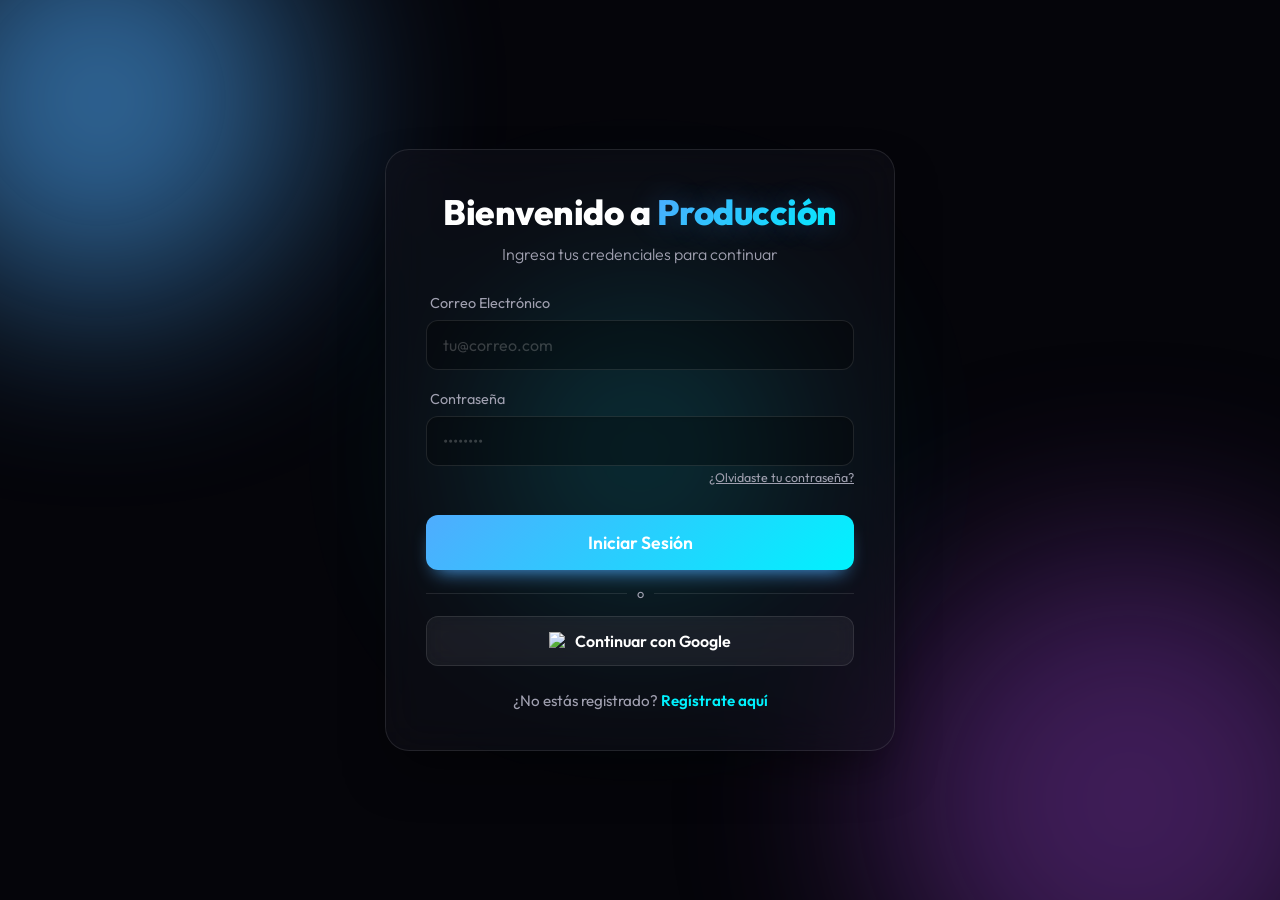
==== index.html @ 8f6fe436 "feat: Integración de inicio de sesión con Google (Google Auth)" ====
<!DOCTYPE html>
<html lang="es">
<head>
    <meta charset="UTF-8">
    <meta name="viewport" content="width=device-width, initial-scale=1.0">
    <title>Producción - Portal de Acceso</title>
    <!-- Mejora SEO -->
    <meta name="description" content="Portal de acceso y registro para el equipo de producción. Únete a nuestro equipo en diferentes áreas.">
    <!-- Preconnect para acelerar recursos externos -->
    <link rel="preconnect" href="https://fonts.googleapis.com">
    <link rel="preconnect" href="https://fonts.gstatic.com" crossorigin>
    <link rel="preconnect" href="https://www.gstatic.com" crossorigin>
    <link rel="preconnect" href="https://produccion-erp-bea1a-default-rtdb.firebaseio.com" crossorigin>
    <!-- Preload de recursos críticos -->
    <link rel="preload" href="style.css" as="style">
    <link rel="preload" href="https://fonts.googleapis.com/css2?family=Outfit:wght@400;600;800&display=swap" as="style">
    <!-- Estilos -->
    <link rel="stylesheet" href="style.css">
    <link href="https://fonts.googleapis.com/css2?family=Outfit:wght@400;600;800&display=swap" rel="stylesheet">
    <link rel="manifest" href="manifest.json">
    <meta name="theme-color" content="#4facfe">
    <meta name="mobile-web-app-capable" content="yes">
    <meta name="apple-mobile-web-app-capable" content="yes">
    <meta name="apple-mobile-web-app-status-bar-style" content="black-translucent">
    <meta name="apple-mobile-web-app-title" content="ProDUC">
    <link rel="apple-touch-icon" href="icons/icon-192.png">
</head>
<body>
    <script>(function(){ if(localStorage.getItem('tema')==='light') document.body.classList.add('light-mode'); })();</script>
    <!-- Efectos visuales de fondo (Futurista) -->
    <div class="background-effects">
        <div class="glow-orb orb-1"></div>
        <div class="glow-orb orb-2"></div>
        <div class="glow-orb orb-3"></div>
    </div>
    
    <main class="container">
        <!-- Tarjeta de Login -->
        <div class="glass-panel" id="login-panel">
            <div class="panel-header">
                <h1>Bienvenido a <span class="highlight">Producción</span></h1>
                <p>Ingresa tus credenciales para continuar</p>
            </div>
            <form id="login-form">
                <div class="input-group">
                    <label for="login-email">Correo Electrónico</label>
                    <input type="email" id="login-email" required placeholder="tu@correo.com">
                </div>
                <div class="input-group">
                    <label for="login-password">Contraseña</label>
                    <input type="password" id="login-password" required placeholder="••••••••">
                    <a href="#" id="show-forgot" style="font-size:0.78rem;color:var(--text-muted);margin-top:4px;text-align:right;display:block;">¿Olvidaste tu contraseña?</a>
                </div>
                <button type="submit" class="btn-primary">Iniciar Sesión</button>
                <div style="display:flex;align-items:center;margin:15px 0;">
                    <hr style="flex:1;border:none;border-top:1px solid rgba(255,255,255,0.1);"><span style="padding:0 10px;font-size:0.8rem;color:var(--text-muted);">o</span><hr style="flex:1;border:none;border-top:1px solid rgba(255,255,255,0.1);">
                </div>
                <button type="button" class="btn-google" id="btn-google-login">
                    <img src="https://www.gstatic.com/firebasejs/ui/2.0.0/images/auth/google.svg" alt="G" style="width:18px;height:18px;margin-right:8px;">
                    Continuar con Google
                </button>
            </form>
            <div class="panel-footer">
                <p>¿No estás registrado? <a href="#" id="show-register">Regístrate aquí</a></p>
            </div>
        </div>

        <!-- Tarjeta de Recuperación de Contraseña -->
        <div class="glass-panel hidden" id="forgot-panel">
            <div class="panel-header">
                <h1>Recuperar <span class="highlight">Acceso</span></h1>
                <p>Ingresa tu correo y te daremos una clave temporal</p>
            </div>
            <form id="forgot-form">
                <div class="input-group">
                    <label for="forgot-email">Correo Electrónico</label>
                    <input type="email" id="forgot-email" required placeholder="tu@correo.com">
                </div>
                <button type="submit" class="btn-primary">Generar Clave Temporal</button>
            </form>
            <div id="forgot-result" style="display:none;margin-top:20px;padding:16px;background:rgba(46,213,115,0.1);border:1px solid rgba(46,213,115,0.3);border-radius:12px;">
                <p style="font-size:0.85rem;color:var(--text-muted);margin-bottom:8px;">Tu clave temporal es:</p>
                <p id="forgot-clave-display" style="font-size:1.4rem;font-weight:800;color:#2ed573;letter-spacing:4px;text-align:center;"></p>
                <p style="font-size:0.78rem;color:var(--text-muted);margin-top:8px;text-align:center;">Úsala para ingresar y cámbiala en Ajustes → Mi Perfil</p>
            </div>
            <div class="panel-footer">
                <p>¿Ya recordaste? <a href="#" id="show-login-from-forgot">Inicia Sesión</a></p>
            </div>
        </div>

        <!-- Tarjeta de Registro -->
        <div class="glass-panel hidden" id="register-panel">
            <div class="panel-header">
                <h1>Únete al <span class="highlight">Equipo</span></h1>
                <p>Completa tus datos para registrarte</p>
            </div>
            <form id="register-form">
                <div class="form-row">
                    <div class="input-group">
                        <label for="reg-nombre">Nombres</label>
                        <input type="text" id="reg-nombre" required placeholder="Ej: Juan">
                    </div>
                    <div class="input-group">
                        <label for="reg-apellido">Apellidos</label>
                        <input type="text" id="reg-apellido" required placeholder="Ej: Pérez">
                    </div>
                </div>
                <div class="input-group">
                    <label for="reg-correo">Correo Electrónico</label>
                    <input type="email" id="reg-correo" required placeholder="tu@correo.com">
                </div>
                <div class="form-row">
                    <div class="input-group">
                        <label for="reg-password">Contraseña</label>
                        <input type="password" id="reg-password" required minlength="6" placeholder="••••••••">
                    </div>
                    <div class="input-group">
                        <label for="reg-password-confirm">Confirmar Contraseña</label>
                        <input type="password" id="reg-password-confirm" required minlength="6" placeholder="••••••••">
                    </div>
                </div>
                <div class="form-row">
                    <div class="input-group">
                        <label for="reg-telefono">Teléfono</label>
                        <input type="tel" id="reg-telefono" required placeholder="+51 999 999 999">
                    </div>
                    <div class="input-group">
                        <label for="reg-distrito">Distrito</label>
                        <input type="text" id="reg-distrito" required placeholder="Tu distrito">
                    </div>
                </div>
                <div class="input-group">
                    <label for="reg-area">Área a la que perteneces</label>
                    <select id="reg-area" required onchange="document.getElementById('tecnica-subarea-group').style.display=this.value==='T\u00e9cnica'?'':'none'">
                        <option value="" disabled selected>Selecciona un área...</option>
                        <option value="Visuales">Visuales</option>
                        <option value="Filmakers">Filmakers</option>
                        <option value="Fotografía">Fotografía</option>
                        <option value="Coordinación">Coordinación</option>
                        <option value="Técnica">🎛️ Técnica (Switchers / Cámaras)</option>
                        <option value="Streaming">Streaming</option>
                        <option value="Luces">Luces</option>
                        <option value="Diseño">Diseño</option>
                        <option value="Edición">Edición</option>
                        <option value="Protocolos">Protocolos</option>
                    </select>
                </div>
                <!-- Sub-área para Técnica -->
                <div class="input-group" id="tecnica-subarea-group" style="display:none;">
                    <label for="reg-subarea">Área Específica</label>
                    <select id="reg-subarea">
                        <option value="Switcher">🎛️ Switcher</option>
                        <option value="Cámaras">📸 Cámaras</option>
                    </select>
                </div>
                <button type="submit" class="btn-primary">Completar Registro</button>
            </form>
            <div class="panel-footer">
                <p>¿Ya tienes una cuenta? <a href="#" id="show-login">Inicia Sesión</a></p>
            </div>
        </div>
    </main>

    <!-- Pantalla de carga post-login -->
    <div id="loading-screen" class="loading-screen" style="display:none">
        <div class="loading-bg-orbs">
            <div class="loading-orb lo-1"></div>
            <div class="loading-orb lo-2"></div>
            <div class="loading-orb lo-3"></div>
        </div>
        <div class="loading-content">
            <div class="loading-logo">
                <span class="loading-logo-text">Pro<span class="loading-logo-accent">DUC</span></span>
                <div class="loading-logo-glow"></div>
            </div>
            <div class="loading-ring-wrapper">
                <svg class="loading-ring" viewBox="0 0 120 120">
                    <defs>
                        <linearGradient id="ringGradient" x1="0%" y1="0%" x2="100%" y2="100%">
                            <stop offset="0%" stop-color="#4facfe"/>
                            <stop offset="100%" stop-color="#00f2fe"/>
                        </linearGradient>
                    </defs>
                    <circle class="ring-track" cx="60" cy="60" r="50"/>
                    <circle class="ring-fill" cx="60" cy="60" r="50" id="ring-progress"/>
                </svg>
                <div class="loading-countdown" id="loading-countdown">3</div>
            </div>
            <p class="loading-label" id="loading-label">Preparando tu espacio...</p>
            <div class="loading-dots">
                <span></span><span></span><span></span>
            </div>
        </div>
    </div>

    <script src="script.js" type="module" defer></script>
</body>
</html>
---- style.css ----
:root {
    --bg-color: #05050A;
    --panel-bg: rgba(20, 20, 30, 0.4);
    --panel-border: rgba(255, 255, 255, 0.1);
    --primary-color: #4facfe;
    --secondary-color: #00f2fe;
    --text-main: #ffffff;
    --text-muted: #a0a0b0;
    --input-bg: rgba(0, 0, 0, 0.3);
    --input-border: rgba(255, 255, 255, 0.1);
    --focus-glow: rgba(79, 172, 254, 0.5);
}

* {
    margin: 0;
    padding: 0;
    box-sizing: border-box;
    font-family: 'Outfit', sans-serif;
}

body {
    background-color: var(--bg-color);
    color: var(--text-main);
    min-height: 100vh;
    display: flex;
    justify-content: center;
    align-items: center;
    overflow-x: hidden;
    position: relative;
}

/* Background Effects */
.background-effects {
    position: fixed;
    top: 0;
    left: 0;
    width: 100vw;
    height: 100vh;
    z-index: -1;
    overflow: hidden;
}

.glow-orb {
    position: absolute;
    border-radius: 50%;
    filter: blur(100px);
    opacity: 0.6;
    animation: float 20s infinite alternate ease-in-out;
}

.orb-1 {
    width: 400px;
    height: 400px;
    background: var(--primary-color);
    top: -100px;
    left: -100px;
}

.orb-2 {
    width: 500px;
    height: 500px;
    background: #662d8c;
    bottom: -150px;
    right: -100px;
    animation-delay: -5s;
}

.orb-3 {
    width: 300px;
    height: 300px;
    background: var(--secondary-color);
    top: 50%;
    left: 50%;
    transform: translate(-50%, -50%);
    animation-delay: -10s;
    opacity: 0.3;
}

@keyframes float {
    0% {
        transform: translate(0, 0) scale(1);
    }

    100% {
        transform: translate(50px, 50px) scale(1.1);
    }
}

/* Container & Panels */
.container {
    width: 100%;
    max-width: 550px;
    padding: 20px;
    perspective: 1000px;
}

.glass-panel {
    background: var(--panel-bg);
    backdrop-filter: blur(20px);
    -webkit-backdrop-filter: blur(20px);
    border: 1px solid var(--panel-border);
    border-radius: 24px;
    padding: 40px;
    box-shadow: 0 25px 50px -12px rgba(0, 0, 0, 0.5);
    transition: all 0.5s cubic-bezier(0.4, 0, 0.2, 1);
    transform-origin: center;
}

.glass-panel.hidden {
    display: none;
    opacity: 0;
    transform: translateY(20px) scale(0.95);
}

.panel-header {
    text-align: center;
    margin-bottom: 30px;
}

.panel-header h1 {
    font-size: 2.2rem;
    font-weight: 800;
    margin-bottom: 10px;
    letter-spacing: -0.5px;
}

.highlight {
    background: linear-gradient(135deg, var(--primary-color), var(--secondary-color));
    -webkit-background-clip: text;
    background-clip: text;
    -webkit-text-fill-color: transparent;
    text-shadow: 0 0 30px rgba(79, 172, 254, 0.3);
}

.panel-header p {
    color: var(--text-muted);
    font-weight: 300;
}

/* Forms */
.form-row {
    display: flex;
    gap: 15px;
}

.form-row .input-group {
    flex: 1;
}

.input-group {
    margin-bottom: 20px;
    display: flex;
    flex-direction: column;
    position: relative;
}

.field-hint {
    font-size: 0.72rem;
    margin-top: 4px;
    margin-left: 4px;
    min-height: 14px;
    transition: color 0.2s;
}

.input-group label {
    font-size: 0.9rem;
    font-weight: 400;
    color: var(--text-muted);
    margin-bottom: 8px;
    margin-left: 4px;
    transition: color 0.3s;
}

.input-group input,
.input-group select,
.input-group textarea {
    width: 100%;
    box-sizing: border-box;
    background: var(--input-bg);
    border: 1px solid var(--input-border);
    border-radius: 12px;
    padding: 14px 16px;
    color: var(--text-main);
    font-size: 1rem;
    font-family: 'Outfit', sans-serif;
    outline: none;
    transition: all 0.3s ease;
    box-shadow: inset 0 2px 4px rgba(0, 0, 0, 0.1);
    resize: vertical;
}

.input-group select {
    -webkit-appearance: none;
    -moz-appearance: none;
    appearance: none;
    background-image: url("data:image/svg+xml;charset=UTF-8,%3csvg xmlns='http://www.w3.org/2000/svg' viewBox='0 0 24 24' fill='none' stroke='white' stroke-width='2' stroke-linecap='round' stroke-linejoin='round'%3e%3cpolyline points='6 9 12 15 18 9'%3e%3c/polyline%3e%3c/svg%3e");
    background-repeat: no-repeat;
    background-position: right 16px center;
    background-size: 16px;
    padding-right: 45px;
}

.input-group input:focus,
.input-group select:focus,
.input-group textarea:focus {
    border-color: var(--primary-color);
    background: rgba(0, 0, 0, 0.5);
    box-shadow: 0 0 0 3px var(--focus-glow);
}

.input-group input::placeholder,
.input-group textarea::placeholder {
    color: rgba(255, 255, 255, 0.2);
}

.input-group select option {
    background: var(--bg-color);
    color: var(--text-main);
}

/* Buttons */
.btn-primary {
    width: 100%;
    background: linear-gradient(135deg, var(--primary-color), var(--secondary-color));
    color: white;
    border: none;
    border-radius: 12px;
    padding: 16px;
    font-size: 1.1rem;
    font-weight: 600;
    cursor: pointer;
    transition: all 0.3s ease;
    margin-top: 10px;
    box-shadow: 0 10px 20px -10px var(--primary-color);
    position: relative;
    overflow: hidden;
}

.btn-primary::after {
    content: '';
    position: absolute;
    top: 0;
    left: -100%;
    width: 100%;
    height: 100%;
    background: linear-gradient(90deg, transparent, rgba(255, 255, 255, 0.2), transparent);
    transition: all 0.5s ease;
}

.btn-primary:hover {
    transform: translateY(-2px);
    box-shadow: 0 15px 25px -10px var(--primary-color);
}

.btn-primary:hover::after {
    left: 100%;
}

.btn-primary:active {
    transform: translateY(0);
}

.btn-google {
    width: 100%;
    padding: 14px;
    background: rgba(255, 255, 255, 0.05);
    color: white;
    border: 1px solid rgba(255, 255, 255, 0.1);
    border-radius: 12px;
    font-size: 1rem;
    font-weight: 600;
    cursor: pointer;
    display: flex;
    align-items: center;
    justify-content: center;
    transition: all 0.3s ease;
    backdrop-filter: blur(10px);
    -webkit-backdrop-filter: blur(10px);
}

.btn-google:hover {
    background: rgba(255, 255, 255, 0.1);
    transform: translateY(-2px);
    box-shadow: 0 10px 20px rgba(0, 0, 0, 0.2);
}

.btn-google:active {
    transform: translateY(0);
}

/* Footer Links */
.panel-footer {
    margin-top: 25px;
    text-align: center;
    font-size: 0.95rem;
    color: var(--text-muted);
}

.panel-footer a {
    color: var(--secondary-color);
    text-decoration: none;
    font-weight: 600;
    transition: color 0.3s, text-shadow 0.3s;
}

.panel-footer a:hover {
    color: #ffffff;
    text-shadow: 0 0 10px var(--secondary-color);
}

/* Responsive */
@media (max-width: 480px) {
    .form-row {
        flex-direction: column;
        gap: 0;
    }

    .glass-panel {
        padding: 30px 20px;
    }
}

/* =========================================
   PANTALLA DE CARGA POST-LOGIN
   ========================================= */
.loading-screen {
    position: fixed;
    inset: 0;
    z-index: 99999;
    display: flex;
    justify-content: center;
    align-items: center;
    background: var(--bg-color);
    opacity: 0;
    pointer-events: none;
    transition: opacity 0.4s ease;
}

.loading-screen.active {
    opacity: 1;
    pointer-events: all;
}

.loading-screen.hidden {
    display: none;
}

/* Orbs de fondo del loading */
.loading-bg-orbs {
    position: absolute;
    inset: 0;
    overflow: hidden;
}

.loading-orb {
    position: absolute;
    border-radius: 50%;
    filter: blur(80px);
    animation: loading-float 6s infinite alternate ease-in-out;
}

.lo-1 {
    width: 500px; height: 500px;
    background: rgba(79, 172, 254, 0.25);
    top: -150px; left: -150px;
}
.lo-2 {
    width: 400px; height: 400px;
    background: rgba(102, 45, 140, 0.3);
    bottom: -100px; right: -100px;
    animation-delay: -2s;
}
.lo-3 {
    width: 300px; height: 300px;
    background: rgba(0, 242, 254, 0.15);
    top: 50%; left: 50%;
    transform: translate(-50%, -50%);
    animation-delay: -4s;
}

@keyframes loading-float {
    0%   { transform: translate(0, 0) scale(1); }
    100% { transform: translate(30px, 30px) scale(1.15); }
}

/* Contenido central */
.loading-content {
    position: relative;
    z-index: 1;
    display: flex;
    flex-direction: column;
    align-items: center;
    gap: 28px;
    animation: loading-content-in 0.5s cubic-bezier(0.34, 1.56, 0.64, 1) both;
}

@keyframes loading-content-in {
    from { transform: translateY(30px) scale(0.9); opacity: 0; }
    to   { transform: translateY(0) scale(1); opacity: 1; }
}

/* Logo */
.loading-logo {
    position: relative;
    text-align: center;
}

.loading-logo-text {
    font-size: 3.2rem;
    font-weight: 800;
    letter-spacing: -1px;
    color: #fff;
}

.loading-logo-accent {
    background: linear-gradient(135deg, #4facfe, #00f2fe);
    -webkit-background-clip: text;
    background-clip: text;
    -webkit-text-fill-color: transparent;
    filter: drop-shadow(0 0 20px rgba(79, 172, 254, 0.6));
}

.loading-logo-glow {
    position: absolute;
    bottom: -8px;
    left: 50%;
    transform: translateX(-50%);
    width: 80%;
    height: 2px;
    background: linear-gradient(90deg, transparent, #4facfe, #00f2fe, transparent);
    border-radius: 2px;
    animation: glow-pulse 1.5s ease-in-out infinite alternate;
}

@keyframes glow-pulse {
    from { opacity: 0.4; box-shadow: 0 0 8px #4facfe; }
    to   { opacity: 1;   box-shadow: 0 0 20px #00f2fe; }
}

/* Ring con countdown */
.loading-ring-wrapper {
    position: relative;
    width: 140px;
    height: 140px;
    display: flex;
    justify-content: center;
    align-items: center;
}

.loading-ring {
    position: absolute;
    inset: 0;
    width: 100%;
    height: 100%;
    transform: rotate(-90deg);
}

.ring-track {
    fill: none;
    stroke: rgba(255, 255, 255, 0.08);
    stroke-width: 6;
}

.ring-fill {
    fill: none;
    stroke: url(#ringGradient);
    stroke-width: 6;
    stroke-linecap: round;
    stroke-dasharray: 314;
    stroke-dashoffset: 314;
    filter: drop-shadow(0 0 6px rgba(79, 172, 254, 0.8));
    transition: stroke-dashoffset 0.05s linear;
}

.loading-countdown {
    font-size: 3.8rem;
    font-weight: 800;
    color: #fff;
    line-height: 1;
    text-shadow: 0 0 30px rgba(79, 172, 254, 0.5);
    transition: transform 0.2s ease, opacity 0.2s ease;
}

.loading-countdown.pop {
    animation: countdown-pop 0.35s cubic-bezier(0.34, 1.56, 0.64, 1);
}

@keyframes countdown-pop {
    0%   { transform: scale(1.5); opacity: 0; }
    100% { transform: scale(1);   opacity: 1; }
}

/* Label */
.loading-label {
    font-size: 0.95rem;
    color: var(--text-muted);
    font-weight: 400;
    letter-spacing: 0.3px;
    transition: opacity 0.3s ease;
    min-height: 1.4em;
}

/* Dots animados */
.loading-dots {
    display: flex;
    gap: 8px;
}

.loading-dots span {
    width: 7px;
    height: 7px;
    border-radius: 50%;
    background: linear-gradient(135deg, #4facfe, #00f2fe);
    animation: dot-bounce 1.2s ease-in-out infinite;
}

.loading-dots span:nth-child(2) { animation-delay: 0.2s; }
.loading-dots span:nth-child(3) { animation-delay: 0.4s; }

@keyframes dot-bounce {
    0%, 80%, 100% { transform: scale(0.6); opacity: 0.4; }
    40%            { transform: scale(1);   opacity: 1; }
}

/* Salida */
.loading-screen.fade-out {
    opacity: 0;
    transform: scale(1.03);
    transition: opacity 0.5s ease, transform 0.5s ease;
}

/* Notificaciones (Toast) */
.notification-container {
    position: fixed;
    top: 20px;
    right: 20px;
    z-index: 9999;
    display: flex;
    flex-direction: column;
    gap: 15px;
    pointer-events: none;
}

.notification {
    background: rgba(15, 15, 25, 0.85);
    backdrop-filter: blur(12px);
    -webkit-backdrop-filter: blur(12px);
    border: 1px solid var(--panel-border);
    border-left: 4px solid var(--primary-color);
    box-shadow: 0 10px 30px rgba(0, 0, 0, 0.5);
    color: var(--text-main);
    padding: 16px 20px;
    border-radius: 12px;
    min-width: 280px;
    max-width: 380px;
    display: flex;
    align-items: center;
    gap: 15px;
    transform: translateX(120%);
    opacity: 0;
    transition: all 0.4s cubic-bezier(0.68, -0.55, 0.265, 1.55);
}

.notification.show {
    transform: translateX(0);
    opacity: 1;
}

.notification.success {
    border-left-color: var(--secondary-color);
}

.notification.error {
    border-left-color: #ff4757;
}

.notification-icon {
    width: 24px;
    height: 24px;
    flex-shrink: 0;
    color: var(--secondary-color);
}

.notification.error .notification-icon {
    color: #ff4757;
}

.notification-message {
    font-size: 0.95rem;
    font-weight: 300;
    line-height: 1.4;
}

/* =========================================
   ESTILOS DEL DASHBOARD ERP
   ========================================= */

.dashboard-body {
    display: block;
    /* Sobrescribir flex center */
    min-height: 100vh;
}

.dashboard-container {
    display: flex;
    min-height: 100vh;
    width: 100%;
    padding: 20px;
    gap: 20px;
    box-sizing: border-box;
}

/* Sidebar */
.sidebar {
    width: 280px;
    display: flex;
    flex-direction: column;
    padding: 30px 20px !important;
    border-radius: 20px !important;
}

.sidebar-header {
    text-align: center;
    margin-bottom: 40px;
}

.sidebar-header h2 {
    font-size: 2rem;
    font-weight: 800;
}

.sidebar-nav {
    flex: 1;
}

.sidebar-nav ul {
    list-style: none;
}

.sidebar-nav li {
    margin-bottom: 10px;
}

.sidebar-nav a {
    display: flex;
    align-items: center;
    gap: 15px;
    padding: 14px 20px;
    color: var(--text-muted);
    text-decoration: none;
    font-weight: 400;
    border-radius: 12px;
    transition: all 0.3s ease;
}

.sidebar-nav svg {
    width: 22px;
    height: 22px;
    transition: all 0.3s ease;
}

.sidebar-nav li.active a,
.sidebar-nav a:hover {
    background: rgba(255, 255, 255, 0.05);
    color: var(--text-main);
}

.sidebar-nav li.active a svg,
.sidebar-nav a:hover svg {
    color: var(--primary-color);
    filter: drop-shadow(0 0 8px rgba(79, 172, 254, 0.5));
}

.sidebar-footer .logout-btn {
    display: flex;
    align-items: center;
    gap: 10px;
    padding: 14px 20px;
    color: #ff4757;
    text-decoration: none;
    font-weight: 600;
    border-radius: 12px;
    transition: all 0.3s ease;
}

.sidebar-footer .logout-btn:hover {
    background: rgba(255, 71, 87, 0.1);
}

.sidebar-footer .logout-btn svg {
    width: 20px;
    height: 20px;
}

/* Contenido Principal */
.main-content {
    flex: 1;
    display: flex;
    flex-direction: column;
    gap: 20px;
    overflow-x: hidden;
}

/* Top Header */
.top-header {
    display: flex;
    justify-content: space-between;
    align-items: center;
    padding: 15px 30px !important;
    border-radius: 16px !important;
}

.header-welcome {
    display: flex;
    flex-direction: column;
    gap: 2px;
}

/* Tarjeta bienvenida dashboard */
.bienvenida-card {
    padding: 16px 20px !important;
    border-radius: 14px !important;
}

@media (max-width: 600px) {
    .bienvenida-card {
        padding: 12px 14px !important;
    }
    .bienvenida-card div[style*="font-size:1.2rem"] {
        font-size: 1rem !important;
    }
}

.header-search {
    display: flex;
    align-items: center;
    background: var(--input-bg);
    border: 1px solid var(--input-border);
    border-radius: 20px;
    padding: 10px 20px;
    width: 100%;
    max-width: 400px;
    gap: 10px;
}

.header-search svg {
    width: 18px;
    height: 18px;
    color: var(--text-muted);
}

.header-search input {
    background: transparent;
    border: none;
    color: var(--text-main);
    width: 100%;
    font-size: 0.95rem;
    outline: none;
}

.header-profile {
    display: flex;
    align-items: center;
    gap: 25px;
}

.notification-bell {
    position: relative;
    cursor: pointer;
}

.notification-bell svg {
    width: 24px;
    height: 24px;
    color: var(--text-muted);
    transition: color 0.3s;
}

.notification-bell:hover svg {
    color: var(--text-main);
}

.notification-bell .badge {
    position: absolute;
    top: -5px;
    right: -5px;
    background: #ff4757;
    color: white;
    font-size: 0.7rem;
    font-weight: bold;
    width: 18px;
    height: 18px;
    display: flex;
    justify-content: center;
    align-items: center;
    border-radius: 50%;
}

.user-info {
    display: flex;
    align-items: center;
    gap: 12px;
}

.user-info .avatar {
    width: 45px;
    height: 45px;
    border-radius: 50%;
    background: linear-gradient(135deg, var(--primary-color), var(--secondary-color));
    display: flex;
    justify-content: center;
    align-items: center;
    font-size: 1.5rem;
    box-shadow: 0 5px 15px rgba(79, 172, 254, 0.3);
}

.user-desc {
    display: flex;
    flex-direction: column;
}

.user-name {
    font-weight: 600;
    font-size: 1rem;
}

.user-role {
    font-size: 0.8rem;
    color: var(--secondary-color);
}

/* Dashboard Grid (Widgets) */
.dashboard-grid {
    display: grid;
    grid-template-columns: repeat(4, 1fr);
    gap: 8px;
}

.widget-card {
    padding: 10px 16px !important;
    border-radius: 10px !important;
    display: flex;
    align-items: center;
    justify-content: space-between;
    gap: 8px;
    flex-direction: row !important;
}

.widget-icon { display: none; }

.widget-info {
    flex: 1;
    min-width: 0;
    display: flex;
    align-items: center;
    justify-content: space-between;
    gap: 8px;
}

.widget-info h3 {
    font-size: 0.78rem;
    font-weight: 500;
    color: var(--text-muted);
    margin-bottom: 0;
    white-space: nowrap;
    overflow: hidden;
    text-overflow: ellipsis;
    flex-shrink: 0;
}

.widget-number { display: none; }

.trend {
    font-size: 0.82rem;
    font-weight: 700;
    white-space: nowrap;
}

.trend.positive {
    color: #38ef7d;
}

.trend.negative {
    color: #ff4757;
}

.trend.neutral {
    color: var(--secondary-color);
}

/* Activity Details */
.dashboard-details {
    display: flex;
    gap: 20px;
}

.details-panel {
    width: 100%;
    padding: 20px !important;
    border-radius: 16px !important;
    flex: 1 1 auto;
}



.panel-heading {
    display: flex;
    justify-content: space-between;
    align-items: center;
    margin-bottom: 10px;
    border-bottom: 1px solid var(--input-border);
    padding-bottom: 8px;
}

.panel-heading h3 {
    font-size: 0.9rem;
    font-weight: 600;
    white-space: nowrap;
    overflow: hidden;
    text-overflow: ellipsis;
}

.btn-secondary {
    background: rgba(255, 255, 255, 0.05);
    border: 1px solid var(--input-border);
    color: var(--text-main);
    padding: 3px 10px;
    border-radius: 6px;
    cursor: pointer;
    font-size: 0.72rem;
    transition: all 0.3s ease;
    white-space: nowrap;
    flex-shrink: 0;
}

.btn-secondary:hover {
    background: rgba(255, 255, 255, 0.1);
    border-color: var(--primary-color);
}

.activity-list {
    list-style: none;
    display: flex;
    flex-direction: column;
    gap: 0;
    max-height: 360px;
    overflow-y: auto;
    scrollbar-width: thin;
    scrollbar-color: rgba(79, 172, 254, 0.3) transparent;
}

.activity-list li {
    display: block;
    padding: 5px 4px;
    border-bottom: 1px solid rgba(255, 255, 255, 0.08);
    transition: background 0.2s;
    line-height: 1.3;
}

.activity-list li:last-child {
    border-bottom: none;
}

.activity-list li:hover {
    background: rgba(79, 172, 254, 0.04);
}

/* Separador de semana */
.week-separator {
    font-size: 0.72rem;
    font-weight: 700;
    text-transform: uppercase;
    letter-spacing: 1px;
    color: var(--primary-color);
    padding: 8px 10px 4px;
    border-bottom: 1px solid rgba(79, 172, 254, 0.15);
    border-top: 1px solid rgba(79, 172, 254, 0.08);
    background: rgba(79, 172, 254, 0.05);
    display: flex;
    justify-content: space-between;
    align-items: center;
    cursor: pointer;
    user-select: none;
}

.week-separator .week-toggle {
    font-size: 0.8rem;
    color: var(--text-muted);
    transition: transform 0.3s;
}

.week-group.collapsed .week-toggle {
    transform: rotate(-90deg);
}

.week-group-items {
    overflow: hidden;
    transition: max-height 0.35s ease;
}

.week-group.collapsed .week-group-items {
    max-height: 0 !important;
}

.activity-avatar {
    display: none;
}

.activity-text {
    display: block;
    width: 100%;
}

.activity-text p {
    font-size: 0.8rem;
    font-weight: 400;
    color: var(--text-main);
    line-height: 1.3;
    margin: 0;
    white-space: nowrap;
    overflow: hidden;
    text-overflow: ellipsis;
}

.activity-text .activity-note-line {
    font-size: 0.78rem;
    color: var(--text-main);
    display: grid;
    grid-template-columns: 1fr auto auto;
    gap: 0 10px;
    align-items: center;
    white-space: nowrap;
    overflow: hidden;
}

.activity-note-line .note-detail {
    overflow: hidden;
    text-overflow: ellipsis;
    white-space: nowrap;
}

.activity-note-line .note-user {
    color: var(--text-muted);
    font-size: 0.72rem;
    border-left: 1px solid rgba(255,255,255,0.12);
    padding-left: 8px;
    white-space: nowrap;
}

.activity-note-line .note-time {
    color: var(--secondary-color);
    font-size: 0.7rem;
    border-left: 1px solid rgba(255,255,255,0.12);
    padding-left: 8px;
    font-variant-numeric: tabular-nums;
    white-space: nowrap;
}

.activity-text strong {
    color: var(--primary-color);
    font-weight: 600;
}

.activity-text em {
    color: #f2c94c;
    font-style: normal;
    font-weight: 500;
}

.activity-time {
    font-size: 0.8rem;
    color: var(--text-muted);
}

/* Responsividad del Dashboard */
@media (max-width: 900px) {
    .dashboard-container {
        flex-direction: column;
    }

    .sidebar {
        width: 100%;
        flex-direction: column;
        padding: 8px 12px !important;
        gap: 4px;
    }

    .sidebar-header {
        margin-bottom: 0;
    }

    .sidebar-header h2 { font-size: 1.3rem; }

    /* Iconos + logout en una sola fila */
    .sidebar-nav { width: 100%; }
    .sidebar-nav ul {
        display: flex;
        gap: 2px;
        flex-wrap: nowrap;
        overflow-x: auto;
        align-items: center;
    }
    .sidebar-nav li { margin-bottom: 0; }
    .sidebar-nav a {
        padding: 7px 9px;
        font-size: 0;
        gap: 0;
    }
    .sidebar-nav a svg { width: 19px; height: 19px; }

    .sidebar-footer {
        position: absolute;
        right: 12px;
        bottom: 8px;
    }
    .sidebar-footer .logout-btn {
        font-size: 0;
        padding: 7px 9px;
    }
    .sidebar-footer .logout-btn svg { margin-right: 0; }

    .sidebar { position: relative; }

    /* Widgets: 2x2 en tablet */
    .dashboard-grid {
        grid-template-columns: repeat(2, 1fr);
        gap: 6px;
    }
}

@media (max-width: 600px) {
    .top-header {
        flex-direction: row;
        gap: 10px;
        padding: 10px 14px !important;
    }

    .header-welcome {
        flex: 1;
        min-width: 0;
    }

    .header-welcome span {
        white-space: nowrap;
        overflow: hidden;
        text-overflow: ellipsis;
    }

    /* Widgets: 2x2 en móvil pequeño */
    .dashboard-grid {
        grid-template-columns: repeat(2, 1fr);
        gap: 5px;
    }

    .dashboard-details {
        flex-direction: column;
    }
}

/* =========================================
   ESTILOS DE VISTAS INTERNAS (TABS)
   ========================================= */

.view-section {
    display: none;
    animation: fadeIn 0.4s ease forwards;
}

.view-section.active-view {
    display: block;
}

.view-section.hidden-view {
    display: none !important;
}

@keyframes fadeIn {
    from {
        opacity: 0;
        transform: translateY(10px);
    }

    to {
        opacity: 1;
        transform: translateY(0);
    }
}

/* Formularios Internos */
.custom-form {
    max-width: 600px;
}

/* Tarjetas de Agenda (Radio Buttons Customizados) */
.agenda-card {
    cursor: pointer;
    position: relative;
    display: block;
}

.agenda-card input[type="radio"] {
    position: absolute;
    opacity: 0;
    width: 0;
    height: 0;
}

.agenda-content {
    background: rgba(255, 255, 255, 0.03);
    border: 2px solid var(--panel-border);
    border-radius: 16px;
    padding: 20px;
    text-align: center;
    transition: all 0.3s ease;
}

.agenda-content h3 {
    font-size: 1.1rem;
    color: var(--text-main);
    margin-bottom: 5px;
}

.agenda-content p {
    font-size: 1.5rem;
    font-weight: 800;
    color: var(--primary-color);
}

.agenda-card:hover .agenda-content {
    background: rgba(255, 255, 255, 0.08);
    border-color: rgba(255, 255, 255, 0.2);
    transform: translateY(-2px);
}

.agenda-card input[type="radio"]:checked+.agenda-content {
    background: rgba(79, 172, 254, 0.1);
    border-color: var(--primary-color);
    box-shadow: 0 0 20px rgba(79, 172, 254, 0.3);
}

.agenda-card input[type="radio"]:focus-visible+.agenda-content {
    outline: 2px solid var(--secondary-color);
    outline-offset: 4px;
}

/* Disposición Vertical para Agenda */
.agenda-list-vertical {
    display: flex;
    flex-direction: column;
    gap: 15px;
    /* Separación amplia entre tarjetas */
    width: 100%;
}

.agenda-list-vertical .agenda-content {
    display: flex;
    justify-content: space-between;
    align-items: center;
    padding: 15px 25px;
    text-align: left;
}

.agenda-list-vertical .agenda-content h3 {
    margin-bottom: 0;
    font-size: 1.2rem;
}

.agenda-list-vertical .agenda-content p {
    font-size: 1.2rem;
    font-weight: 600;
}

/* =========================================
   AGENDA DINAMICA (POR MATRIZ DE TABLA)
   ========================================= */
.agenda-section-title {
    color: var(--primary-color);
    font-size: 1.2rem;
    margin-bottom: 15px;
    border-left: 4px solid var(--secondary-color);
    padding-left: 10px;
}

.text-center {
    text-align: center !important;
}

.agenda-reserve-table th {
    background: rgba(255, 255, 255, 0.02);
}

.agenda-reserve-table th small {
    font-size: 0.75rem;
    color: var(--text-muted);
    font-weight: 400;
}

.time-checkbox {
    display: none;
}

.time-label {
    display: inline-block;
    padding: 10px 18px;
    background: var(--input-bg);
    border: 1px solid var(--input-border);
    border-radius: 8px;
    text-align: center;
    color: var(--text-main);
    cursor: pointer;
    font-size: 0.95rem;
    font-weight: 500;
    transition: all 0.3s ease;
}

.compact-label {
    padding: 6px 12px;
    font-size: 0.85rem;
    width: 100%;
}

.time-checkbox:checked + .time-label {
    background: rgba(79, 172, 254, 0.15);
    border-color: var(--primary-color);
    color: var(--primary-color);
    box-shadow: 0 0 15px rgba(79, 172, 254, 0.2);
}

.time-label:hover {
    background: rgba(255, 255, 255, 0.05);
}

/* =========================================
   TABLA DE USUARIOS
   ========================================= */
.table-container {
    width: 100%;
    overflow-x: auto;
}

.users-table {
    width: 100%;
    border-collapse: collapse;
    margin-top: 10px;
}

.users-table th, .users-table td {
    padding: 15px 20px;
    text-align: left;
    border-bottom: 1px solid rgba(255, 255, 255, 0.05);
}

.users-table th {
    font-size: 0.85rem;
    text-transform: uppercase;
    color: var(--text-muted);
    letter-spacing: 1px;
    font-weight: 600;
}

.users-table td {
    font-size: 0.95rem;
    color: var(--text-main);
    vertical-align: middle;
}

.users-table tbody tr {
    transition: background 0.3s ease;
}

.users-table tbody tr:hover {
    background: rgba(255, 255, 255, 0.03);
}

.user-cell {
    display: flex;
    align-items: center;
    gap: 15px;
}

.role-badge {
    padding: 6px 12px;
    border-radius: 20px;
    font-size: 0.8rem;
    font-weight: 600;
    display: inline-block;
}

.role-admin {
    background: rgba(255, 71, 87, 0.15);
    color: #ff4757;
    border: 1px solid rgba(255, 71, 87, 0.3);
}

.role-superlider {
    background: rgba(255, 107, 107, 0.15);
    color: #ff6b6b;
    border: 1px solid rgba(255, 107, 107, 0.3);
}

.role-lider {
    background: rgba(79, 172, 254, 0.15);
    color: #4facfe;
    border: 1px solid rgba(79, 172, 254, 0.3);
}

.role-siervo {
    background: rgba(46, 213, 115, 0.15);
    color: #2ed573;
    border: 1px solid rgba(46, 213, 115, 0.3);
}

/* =========================================
   MODALES (EDICIÓN Y OTROS)
   ========================================= */
.modal {
    position: fixed;
    top: 0;
    left: 0;
    width: 100%;
    height: 100%;
    background: rgba(0, 0, 0, 0.6);
    backdrop-filter: blur(5px);
    -webkit-backdrop-filter: blur(5px);
    display: flex;
    justify-content: center;
    align-items: center;
    z-index: 1000;
    opacity: 1;
    transition: opacity 0.3s ease;
}

.modal.hidden {
    opacity: 0;
    pointer-events: none;
    visibility: hidden;
}

.modal-content {
    background: var(--panel-bg);
    width: 90%;
    max-width: 500px;
    padding: 30px;
    position: relative;
    transform: translateY(0);
    transition: transform 0.3s cubic-bezier(0.4, 0, 0.2, 1);
}

.modal.hidden .modal-content {
    transform: translateY(20px);
}

.close-modal {
    position: absolute;
    top: 20px;
    right: 20px;
    font-size: 1.5rem;
    color: var(--text-muted);
    cursor: pointer;
    transition: color 0.3s;
}

.close-modal:hover {
    color: var(--primary-color);
}

/* =========================================
   NUEVAS MEJORAS
   ========================================= */

/* Filtros de tabla */
.filter-select {
    background: var(--input-bg);
    border: 1px solid var(--input-border);
    border-radius: 8px;
    color: var(--text-main);
    padding: 6px 12px;
    font-size: 0.82rem;
    font-family: 'Outfit', sans-serif;
    outline: none;
    cursor: pointer;
    transition: border-color 0.2s;
}
.filter-select:focus { border-color: var(--primary-color); }
.filter-select option { background: var(--bg-color); }

/* Botón peligro (eliminar) */
.btn-danger {
    background: rgba(255,71,87,0.15);
    border: 1px solid rgba(255,71,87,0.4);
    color: #ff4757;
    border-radius: 8px;
    padding: 4px 8px;
    font-size: 0.7rem;
    cursor: pointer;
    transition: all 0.2s;
}
.btn-danger:hover { background: rgba(255,71,87,0.3); }

/* Botón degradar rol */
.btn-downgrade {
    background: rgba(255,165,0,0.15);
    border: 1px solid rgba(255,165,0,0.4);
    color: #ffa500;
    border-radius: 8px;
    padding: 4px 8px;
    font-size: 0.7rem;
    cursor: pointer;
    transition: all 0.2s;
}
.btn-downgrade:hover { background: rgba(255,165,0,0.3); }

/* Tarjetas de proyecto */
.proyecto-card {
    background: rgba(255,255,255,0.03);
    border: 1px solid var(--panel-border);
    border-radius: 14px;
    padding: 16px 20px;
    margin-bottom: 12px;
    display: flex;
    justify-content: space-between;
    align-items: flex-start;
    gap: 12px;
    transition: background 0.2s;
}
.proyecto-card:hover { background: rgba(255,255,255,0.05); }
.proyecto-card-info h4 { font-size: 1rem; font-weight: 600; margin-bottom: 4px; }
.proyecto-card-info p  { font-size: 0.82rem; color: var(--text-muted); }
.proyecto-card-actions { display: flex; gap: 6px; flex-shrink: 0; flex-wrap: wrap; justify-content: flex-end; }

/* Badges de estado de proyecto */
.estado-badge {
    display: inline-block;
    padding: 3px 10px;
    border-radius: 20px;
    font-size: 0.75rem;
    font-weight: 600;
    margin-left: 8px;
}
.estado-planificado { background: rgba(79,172,254,0.15); color: #4facfe; border: 1px solid rgba(79,172,254,0.3); }
.estado-en-curso    { background: rgba(255,165,0,0.15);  color: #ffa500; border: 1px solid rgba(255,165,0,0.3); }
.estado-completado  { background: rgba(46,213,115,0.15); color: #2ed573; border: 1px solid rgba(46,213,115,0.3); }

/* Checkbox deshabilitado (ya reservado) */
.time-checkbox:disabled + .time-label {
    background: rgba(46,213,115,0.1);
    border-color: rgba(46,213,115,0.4);
    color: #2ed573;
    cursor: default;
    opacity: 0.8;
}

/* Modo claro */
body.light-mode {
    --bg-color: #f0f2f8;
    --panel-bg: rgba(255,255,255,0.75);
    --panel-border: rgba(0,0,0,0.1);
    --text-main: #1a1a2e;
    --text-muted: #555577;
    --input-bg: rgba(0,0,0,0.05);
    --input-border: rgba(0,0,0,0.15);
    --focus-glow: rgba(79,172,254,0.3);
}
body.light-mode { background-color: var(--bg-color); }
body.light-mode .glow-orb { opacity: 0.15; }

/* Areas grid en formulario de proyectos */
.areas-container {
    display: grid;
    grid-template-columns: 1fr 1fr;
    gap: 8px;
    padding: 4px 0;
}
.area-row {
    display: flex;
    align-items: center;
    gap: 10px;
    padding: 10px 14px;
    border-radius: 12px;
    background: rgba(255,255,255,0.03);
    border: 1px solid rgba(255,255,255,0.07);
    transition: all 0.2s;
    position: relative;
    overflow: hidden;
}
.area-row::before {
    content: '';
    position: absolute;
    left: 0; top: 0; bottom: 0;
    width: 3px;
    background: var(--area-color, var(--primary-color));
    border-radius: 3px 0 0 3px;
    opacity: 0.5;
    transition: opacity 0.2s;
}
.area-row.area-activa::before { opacity: 1; }
.area-row.area-activa {
    background: rgba(79,172,254,0.07);
    border-color: rgba(79,172,254,0.25);
}
.area-row[data-area="Visuales"]    { --area-color: #4facfe; }
.area-row[data-area="Filmakers"]   { --area-color: #a855f7; }
.area-row[data-area="Fotografía"]  { --area-color: #f59e0b; }
.area-row[data-area="Coordinación"]{ --area-color: #10b981; }
.area-row[data-area="Switchers"]   { --area-color: #ef4444; }
.area-row[data-area="Streaming"]   { --area-color: #06b6d4; }
.area-row[data-area="Luces"]       { --area-color: #fbbf24; }
.area-row[data-area="Diseño"]      { --area-color: #ec4899; }
.area-row[data-area="Edición"]     { --area-color: #8b5cf6; }
.area-row[data-area="Protocolos"]  { --area-color: #14b8a6; }
.area-row[data-area="Cámaras"]     { --area-color: #f97316; }
.area-icono {
    font-size: 1.2rem;
    width: 26px;
    text-align: center;
    flex-shrink: 0;
}
.area-nombre {
    flex: 1;
    font-size: 0.82rem;
    font-weight: 500;
    color: var(--text-muted);
    white-space: nowrap;
    overflow: hidden;
    text-overflow: ellipsis;
}
.area-row.area-activa .area-nombre {
    color: var(--text-main);
    font-weight: 600;
}
.area-counter {
    display: flex;
    align-items: center;
    gap: 0;
    background: rgba(0,0,0,0.3);
    border: 1px solid rgba(255,255,255,0.1);
    border-radius: 8px;
    overflow: hidden;
    flex-shrink: 0;
}
.area-counter-btn {
    width: 26px;
    height: 26px;
    border: none;
    background: transparent;
    color: var(--text-muted);
    font-size: 1rem;
    cursor: pointer;
    display: flex;
    align-items: center;
    justify-content: center;
    transition: all 0.15s;
    padding: 0;
}
.area-counter-btn:hover {
    background: var(--area-color, var(--primary-color));
    color: white;
    opacity: 0.85;
}
.area-cantidad {
    width: 30px !important;
    padding: 0 !important;
    text-align: center;
    border: none !important;
    border-left: 1px solid rgba(255,255,255,0.08) !important;
    border-right: 1px solid rgba(255,255,255,0.08) !important;
    border-radius: 0 !important;
    font-size: 0.82rem !important;
    font-weight: 700;
    background: transparent !important;
    color: var(--text-main) !important;
    height: 26px;
}
.area-row.area-activa .area-cantidad { color: var(--area-color, var(--primary-color)) !important; }
.area-label { display: none; }

@media (max-width: 500px) {
    .areas-container { grid-template-columns: 1fr; }
}

/* Badge de área en modal de proyecto */
.area-badge {
    display: inline-block;
    background: rgba(79,172,254,0.1);
    border: 1px solid rgba(79,172,254,0.25);
    border-radius: 20px;
    padding: 2px 10px;
    font-size: 0.8rem;
    margin: 2px;
    color: var(--text-main);
}
.area-badge strong { color: var(--primary-color); }

/* Historial de proyectos */
.historial-item {
    display: flex;
    justify-content: space-between;
    align-items: center;
    padding: 10px 12px;
    border-radius: 10px;
    background: rgba(255,255,255,0.02);
    border: 1px solid var(--panel-border);
    margin-bottom: 6px;
    gap: 10px;
}
.historial-info { display: flex; flex-direction: column; gap: 2px; min-width: 0; }
.historial-nombre { font-size: 0.88rem; font-weight: 500; color: var(--text-main); white-space: nowrap; overflow: hidden; text-overflow: ellipsis; }
.historial-fecha  { font-size: 0.75rem; color: var(--text-muted); }

/* Tarjetas de proyecto con color por estado */
.proyecto-card { border-left: 3px solid var(--panel-border); }
.proyecto-card.estado-planificado-card { border-left-color: #4facfe; }
.proyecto-card.estado-en-curso-card    { border-left-color: #ffa500; }
.proyecto-card.estado-completado-card  { border-left-color: #2ed573; }

/* Sidebar activo en móvil (iconos) */
@media (max-width: 900px) {
    .sidebar-nav li.active a {
        background: rgba(79,172,254,0.15);
        border-radius: 10px;
    }
    .sidebar-nav li.active a svg { color: var(--primary-color); }
}

/* Estado de tarea */
.tarea-estado {
    display: inline-block;
    padding: 1px 8px;
    border-radius: 20px;
    font-size: 0.68rem;
    font-weight: 600;
    margin-left: 6px;
    cursor: pointer;
}
.tarea-pendiente   { background: rgba(160,160,176,0.15); color: #a0a0b0; border: 1px solid rgba(160,160,176,0.3); }
.tarea-en-progreso { background: rgba(255,165,0,0.15);   color: #ffa500; border: 1px solid rgba(255,165,0,0.3); }
.tarea-completada  { background: rgba(46,213,115,0.15);  color: #2ed573; border: 1px solid rgba(46,213,115,0.3); }

/* Comentarios */
.comentarios-section { margin-top: 12px; border-top: 1px solid var(--panel-border); padding-top: 10px; }
.comentario-item { padding: 6px 8px; border-radius: 8px; background: rgba(255,255,255,0.03); margin-bottom: 6px; font-size: 0.82rem; }
.comentario-autor { font-weight: 600; color: var(--primary-color); margin-right: 6px; }
.comentario-hora  { color: var(--text-muted); font-size: 0.72rem; margin-left: 6px; }
.comentario-input-row { display: flex; gap: 8px; margin-top: 8px; }
.comentario-input-row input { flex: 1; background: var(--input-bg); border: 1px solid var(--input-border); border-radius: 8px; padding: 7px 12px; color: var(--text-main); font-size: 0.85rem; outline: none; }
.comentario-input-row input:focus { border-color: var(--primary-color); }
.comentario-input-row button { padding: 7px 14px; font-size: 0.82rem; }

/* Confirmación asistencia */
.asistencia-btn { padding: 5px 12px; border-radius: 8px; font-size: 0.78rem; cursor: pointer; border: 1px solid; transition: all 0.2s; }
.asistencia-confirmar { background: rgba(46,213,115,0.1); color: #2ed573; border-color: rgba(46,213,115,0.4); }
.asistencia-confirmar:hover { background: rgba(46,213,115,0.25); }
.asistencia-no-puedo  { background: rgba(255,71,87,0.1);  color: #ff4757; border-color: rgba(255,71,87,0.4); }
.asistencia-no-puedo:hover  { background: rgba(255,71,87,0.25); }
.asistencia-confirmado { background: rgba(46,213,115,0.2); color: #2ed573; border-color: #2ed573; cursor: default; }
.asistencia-rechazado  { background: rgba(255,71,87,0.2);  color: #ff4757; border-color: #ff4757; cursor: default; }

/* Dashboard vacío — bienvenida */
.dash-bienvenida { text-align: center; padding: 30px 20px; color: var(--text-muted); }
.dash-bienvenida .dash-bienvenida-icon { font-size: 2.5rem; margin-bottom: 10px; }
.dash-bienvenida p { font-size: 0.9rem; line-height: 1.6; }
.dash-bienvenida .proximo-servicio { margin-top: 14px; background: rgba(79,172,254,0.08); border: 1px solid rgba(79,172,254,0.2); border-radius: 12px; padding: 12px 16px; color: var(--text-main); font-size: 0.88rem; }

/* Panel de notificaciones */
.notif-panel {
    position: fixed;
    width: 320px;
    background: #13131f;
    border: 1px solid rgba(255,255,255,0.12);
    border-radius: 16px;
    box-shadow: 0 20px 40px rgba(0,0,0,0.6);
    z-index: 9999;
    overflow: hidden;
}
body.light-mode .notif-panel { background: #ffffff; border-color: rgba(0,0,0,0.12); }
.notif-panel-header {
    display: flex;
    justify-content: space-between;
    align-items: center;
    padding: 12px 16px;
    border-bottom: 1px solid var(--panel-border);
    font-size: 0.85rem;
    font-weight: 600;
}
.notif-lista { list-style:none; max-height: 320px; overflow-y:auto; padding:6px 0; }
.notif-item {
    display: flex;
    align-items: flex-start;
    gap: 10px;
    padding: 10px 16px;
    font-size: 0.82rem;
    border-left: 3px solid transparent;
    transition: background 0.2s;
}
.notif-item:hover { background: rgba(255,255,255,0.04); }
.notif-item.notif-error  { border-left-color: #ff4757; }
.notif-item.notif-warn   { border-left-color: #ffa500; }
.notif-item.notif-info   { border-left-color: #4facfe; }
.notif-item.notif-leida  { opacity: 0.45; }
.notif-icon  { font-size: 1rem; flex-shrink:0; margin-top:1px; }
.notif-texto { color: var(--text-main); line-height: 1.4; }
.notif-empty { padding: 20px 16px; color: var(--text-muted); font-size:0.85rem; text-align:center; }

/* Calendario visual de proyectos */
.cal-header { font-size:0.9rem; font-weight:600; margin-bottom:10px; color:var(--primary-color); }
.cal-grid {
    display: grid;
    grid-template-columns: repeat(7, 1fr);
    gap: 4px;
}
.cal-dia-label {
    text-align: center;
    font-size: 0.7rem;
    color: var(--text-muted);
    font-weight: 600;
    padding: 4px 0;
    text-transform: uppercase;
}
.cal-celda {
    aspect-ratio: 1;
    display: flex;
    flex-direction: column;
    align-items: center;
    justify-content: center;
    border-radius: 8px;
    font-size: 0.78rem;
    color: var(--text-muted);
    background: rgba(255,255,255,0.02);
    position: relative;
    gap: 2px;
    min-height: 36px;
}
.cal-celda.vacia { background: transparent; }
.cal-celda.cal-hoy { background: rgba(79,172,254,0.15); color: var(--primary-color); font-weight: 700; border: 1px solid rgba(79,172,254,0.4); }
.cal-celda.cal-tiene-evento { color: var(--text-main); }
.cal-punto { width: 6px; height: 6px; border-radius: 50%; display: inline-block; margin: 0 1px; }

/* Resumen asistencia en tarjeta proyecto */
.proy-asistencia-resumen { font-size:0.75rem; margin-top:4px; display:flex; gap:10px; }
.asist-ok   { color: #2ed573; font-weight:600; }
.asist-no   { color: #ff4757; font-weight:600; }
.asist-pend { color: var(--text-muted); }

/* Cuenta regresiva */
.proy-cuenta-regresiva { font-size:0.78rem; color:var(--secondary-color); margin-top:4px; }

.recurso-servicio-sep {
    font-size: 0.75rem;
    font-weight: 700;
    text-transform: uppercase;
    letter-spacing: 0.05em;
    color: var(--primary-color);
    padding: 10px 4px 4px;
    border-bottom: 1px solid rgba(79,172,254,0.15);
    margin-bottom: 6px;
    margin-top: 8px;
}

/* Recursos */
.recurso-card {
    display: flex;
    align-items: center;
    gap: 12px;
    padding: 10px 12px;
    border-radius: 10px;
    background: rgba(255,255,255,0.03);
    border: 1px solid var(--panel-border);
    margin-bottom: 8px;
    transition: background 0.2s;
}
.recurso-card:hover { background: rgba(255,255,255,0.07); }
.recurso-link {
    display: flex;
    align-items: center;
    gap: 12px;
    flex: 1;
    text-decoration: none;
    color: var(--text-main);
    min-width: 0;
}
.recurso-thumb {
    width: 80px;
    height: 50px;
    object-fit: cover;
    border-radius: 6px;
    flex-shrink: 0;
    background: rgba(0,0,0,0.3);
}
.recurso-thumb-placeholder {
    width: 80px;
    height: 50px;
    border-radius: 6px;
    background: rgba(79,172,254,0.1);
    display: flex;
    align-items: center;
    justify-content: center;
    font-size: 1.5rem;
    flex-shrink: 0;
}
.recurso-info { display: flex; flex-direction: column; gap: 4px; min-width: 0; }
.recurso-titulo { font-size: 0.9rem; font-weight: 600; color: var(--text-main); white-space: nowrap; overflow: hidden; text-overflow: ellipsis; }
.recurso-url    { font-size: 0.72rem; color: var(--text-muted); white-space: nowrap; overflow: hidden; text-overflow: ellipsis; }
.recurso-link:hover .recurso-titulo { color: var(--primary-color); }

/* Tarea card (vista usuario) */
.tarea-card {
    background: rgba(255,255,255,0.03);
    border: 1px solid var(--panel-border);
    border-radius: 12px;
    padding: 14px 16px;
    margin: 6px 0;
    transition: background 0.2s;
}
.tarea-card:hover { background: rgba(255,255,255,0.06); }
.tarea-card-completada { opacity: 0.5; }
.tarea-card-completada .tarea-card-titulo { text-decoration: line-through; }
.tarea-card-header {
    display: flex;
    justify-content: space-between;
    align-items: flex-start;
    gap: 10px;
    margin-bottom: 8px;
    flex-wrap: wrap;
}
.tarea-card-titulo {
    font-size: 0.92rem;
    font-weight: 600;
    color: var(--text-main);
}
.tarea-card-desc {
    font-size: 0.82rem;
    color: var(--text-muted);
    font-style: italic;
    margin-bottom: 10px;
    line-height: 1.5;
}
.tarea-card-footer {
    display: flex;
    align-items: center;
    gap: 10px;
    flex-wrap: wrap;
    border-top: 1px solid rgba(255,255,255,0.06);
    padding-top: 10px;
    margin-top: 4px;
}
.tarea-aceptacion-row {
    display: flex;
    gap: 8px;
    margin-top: 8px;
    padding-top: 8px;
    border-top: 1px solid rgba(255,255,255,0.06);
    flex-wrap: wrap;
}

/* Tarea meta row */
.tarea-meta-row { display:flex; gap:6px; align-items:center; flex-wrap:wrap; margin-top:4px; padding-left:4px; }

/* Prioridad de tarea */
.tarea-prioridad { display:inline-block; padding:1px 8px; border-radius:20px; font-size:0.68rem; font-weight:700; }
.prio-alta  { background:rgba(255,71,87,0.15);   color:#ff4757; border:1px solid rgba(255,71,87,0.4); }
.prio-media { background:rgba(255,165,0,0.15);   color:#ffa500; border:1px solid rgba(255,165,0,0.4); }
.prio-baja  { background:rgba(46,213,115,0.15);  color:#2ed573; border:1px solid rgba(46,213,115,0.4); }

/* Urgencia de vencimiento */
.tarea-urgencia { display:inline-block; padding:1px 8px; border-radius:20px; font-size:0.68rem; font-weight:600; }
.tarea-urgencia.vencida { background:rgba(255,71,87,0.2);   color:#ff4757; border:1px solid rgba(255,71,87,0.5); }
.tarea-urgencia.hoy     { background:rgba(255,165,0,0.2);   color:#ffa500; border:1px solid rgba(255,165,0,0.5); }
.tarea-urgencia.pronto  { background:rgba(255,209,102,0.15);color:#ffd166; border:1px solid rgba(255,209,102,0.4); }
.tarea-urgencia.ok      { background:rgba(255,255,255,0.05);color:var(--text-muted); border:1px solid rgba(255,255,255,0.1); }

/* Tarea completada — atenuada */
.tarea-item-completada { opacity: 0.5; }
.tarea-item-completada .note-detail { text-decoration: line-through; }

/* Descripcion de tarea */
.tarea-desc {
    font-size: 0.78rem;
    color: var(--text-muted);
    padding: 3px 4px 3px 22px;
    font-style: italic;
    white-space: nowrap;
    overflow: hidden;
    text-overflow: ellipsis;
}

/* Reservas modal grid */
.reservas-grid { display: flex; flex-direction: column; gap: 10px; }
.reserva-item {
    display: flex;
    justify-content: space-between;
    align-items: center;
    padding: 10px 14px;
    background: rgba(255,255,255,0.03);
    border-radius: 10px;
    border: 1px solid var(--panel-border);
    font-size: 0.88rem;
}
.reserva-item .reserva-servicio { color: var(--text-main); font-weight: 500; }
.reserva-item .reserva-usuario  { color: var(--secondary-color); font-size: 0.8rem; }

/* Proy modal */
.proy-detail-row { display: flex; gap: 8px; margin-bottom: 10px; align-items: flex-start; font-size: 0.9rem; }
.proy-detail-row span:first-child { color: var(--text-muted); min-width: 100px; }

/* ─── AGENDA: COLORES POR TIPO DE DÍA ─────────────────────── */
.agenda-title-domingo  { color: #ffd166; border-left: 3px solid #ffd166; padding-left: 10px; }
.agenda-title-miercoles { color: #a29bfe; border-left: 3px solid #a29bfe; padding-left: 10px; }

.agenda-col-domingo  { background: rgba(255, 209, 102, 0.07); color: #ffd166; }
.agenda-col-miercoles { background: rgba(162, 155, 254, 0.07); color: #a29bfe; }

.agenda-cell-domingo  { background: rgba(255, 209, 102, 0.04); }
.agenda-cell-miercoles { background: rgba(162, 155, 254, 0.04); }

.agenda-table-domingo  thead th  { border-bottom: 2px solid rgba(255, 209, 102, 0.3); }
.agenda-table-miercoles thead th { border-bottom: 2px solid rgba(162, 155, 254, 0.3); }

/* ─── SERVICIOS SEMANA: PANEL DASHBOARD ────────────────────── */
#servicios-semana-list { list-style: none; padding: 0; margin: 0; }

.semana-group-sep {
    font-size: 0.75rem;
    font-weight: 600;
    letter-spacing: 0.05em;
    text-transform: uppercase;
    padding: 8px 0 4px;
    margin-top: 8px;
    border-bottom: 1px solid rgba(255,255,255,0.06);
}
.semana-sep-domingo   { color: #ffd166; }
.semana-sep-miercoles { color: #a29bfe; }

.semana-item {
    display: flex;
    align-items: center;
    gap: 10px;
    padding: 8px 4px;
    border-bottom: 1px solid rgba(255,255,255,0.04);
    font-size: 0.85rem;
    flex-wrap: wrap;
}
.semana-item-domingo  { border-left: 2px solid rgba(255, 209, 102, 0.4); padding-left: 8px; }
.semana-item-miercoles { border-left: 2px solid rgba(162, 155, 254, 0.4); padding-left: 8px; }

.semana-nombre  { font-weight: 600; color: var(--text-main); min-width: 120px; }
.semana-area    { color: var(--text-muted); font-size: 0.78rem; background: rgba(255,255,255,0.06); padding: 2px 7px; border-radius: 20px; }
.semana-servicio { color: var(--text-muted); font-size: 0.8rem; margin-left: auto; }

/* =========================================
   SISTEMA DE PRESENCIA Y CHAT EN TIEMPO REAL
   ========================================= */

/* Elemento de lista de usuarios en el chat */
.chat-user-item {
    display: flex;
    align-items: center;
    gap: 12px;
    padding: 10px 16px;
    cursor: pointer;
    transition: background-color 0.2s, border-left-color 0.2s;
    border-left: 3px solid transparent;
    border-bottom: 1px solid rgba(255, 255, 255, 0.03);
}

.chat-user-item:hover {
    background-color: rgba(255, 255, 255, 0.03);
}

.chat-user-item.active {
    background-color: rgba(79, 172, 254, 0.08);
    border-left-color: var(--primary-color);
}

/* Indicador de conexión / Presencia */
.presence-badge {
    display: inline-block;
    width: 9px;
    height: 9px;
    border-radius: 50%;
    margin-right: 4px;
}

.presence-badge.online {
    background-color: #2ed573;
    box-shadow: 0 0 8px rgba(46, 213, 115, 0.6);
}

.presence-badge.offline {
    background-color: #7f8c8d;
}

/* Burbujas de mensajes */
.message-row {
    display: flex;
    flex-direction: column;
    margin-bottom: 8px;
    max-width: 75%;
}

.message-row.sent {
    align-self: flex-end;
    align-items: flex-end;
}

.message-row.received {
    align-self: flex-start;
    align-items: flex-start;
}

.message-bubble {
    padding: 10px 14px;
    border-radius: 16px;
    font-size: 0.9rem;
    line-height: 1.4;
    word-break: break-word;
    box-shadow: 0 2px 8px rgba(0,0,0,0.15);
}

.sent .message-bubble {
    background: linear-gradient(135deg, var(--primary-color), var(--secondary-color));
    color: white;
    border-bottom-right-radius: 4px;
}

.received .message-bubble {
    background: rgba(255, 255, 255, 0.06);
    border: 1px solid rgba(255, 255, 255, 0.05);
    color: var(--text-main);
    border-bottom-left-radius: 4px;
}

.message-time {
    font-size: 0.68rem;
    color: var(--text-muted);
    margin-top: 4px;
    font-variant-numeric: tabular-nums;
}

/* Estilo para las fotos en el chat / lista de usuarios */
.chat-avatar {
    width: 38px;
    height: 38px;
    border-radius: 50%;
    object-fit: cover;
    border: 1.5px solid rgba(255, 255, 255, 0.1);
}

.chat-avatar-placeholder {
    width: 38px;
    height: 38px;
    border-radius: 50%;
    display: flex;
    align-items: center;
    justify-content: center;
    font-size: 0.85rem;
    font-weight: 700;
    color: white;
}

/* Responsividad para móviles del panel de chat */
@media (max-width: 768px) {
    .chat-container {
        flex-direction: column !important;
        height: calc(100vh - 160px) !important;
    }
    
    .chat-sidebar {
        width: 100% !important;
        height: 110px !important;
        border-right: none !important;
        border-bottom: 1px solid var(--panel-border) !important;
    }
    
    #chat-users-list {
        display: flex !important;
        flex-direction: row !important;
        overflow-x: auto !important;
        overflow-y: hidden !important;
        padding: 8px !important;
        gap: 8px;
    }
    
    .chat-user-item {
        flex-direction: column !important;
        border-left: none !important;
        border-bottom: none !important;
        border-radius: 8px;
        padding: 8px 12px !important;
        min-width: 75px;
        text-align: center;
        gap: 6px;
    }
    
    .chat-user-item.active {
        background-color: rgba(79, 172, 254, 0.15);
        border-bottom: 3px solid var(--primary-color) !important;
    }
    
    .chat-user-item .chat-user-info {
        display: none !important; /* Ocultar texto en la lista horizontal */
    }
}

/* ==========================================================================
   WIDGET FLOTANTE DE USUARIOS EN LÍNEA (PERSISTENTE EN TODAS LAS VISTAS)
   ========================================================================== */
#online-users-widget {
    position: fixed;
    bottom: 24px;
    right: 24px;
    z-index: 1000;
    font-family: inherit;
}

#online-widget-toggle {
    display: flex;
    align-items: center;
    gap: 8px;
    padding: 10px 16px;
    border-radius: 30px;
    border: 1px solid rgba(255, 255, 255, 0.15);
    background: rgba(30, 30, 40, 0.75);
    backdrop-filter: blur(12px);
    -webkit-backdrop-filter: blur(12px);
    color: var(--text-main);
    font-weight: 600;
    font-size: 0.85rem;
    cursor: pointer;
    box-shadow: 0 8px 32px rgba(0, 0, 0, 0.3), 0 0 16px rgba(79, 172, 254, 0.2);
    transition: all 0.3s cubic-bezier(0.4, 0, 0.2, 1);
}

#online-widget-toggle:hover {
    transform: translateY(-3px) scale(1.02);
    border-color: rgba(79, 172, 254, 0.4);
    box-shadow: 0 12px 40px rgba(0, 0, 0, 0.4), 0 0 20px rgba(79, 172, 254, 0.3);
}

#online-users-widget.widget-open #online-widget-toggle {
    opacity: 0;
    pointer-events: none;
    transform: scale(0.8);
}

.online-dot {
    width: 8px;
    height: 8px;
    border-radius: 50%;
    background-color: #2ed573;
    display: inline-block;
}

.online-dot.pulsing {
    box-shadow: 0 0 0 0 rgba(46, 213, 115, 0.7);
    animation: pulse-green 2s infinite;
}

@keyframes pulse-green {
    0% {
        transform: scale(0.95);
        box-shadow: 0 0 0 0 rgba(46, 213, 115, 0.7);
    }
    70% {
        transform: scale(1);
        box-shadow: 0 0 0 8px rgba(46, 213, 115, 0);
    }
    100% {
        transform: scale(0.95);
        box-shadow: 0 0 0 0 rgba(46, 213, 115, 0);
    }
}

#online-widget-panel {
    position: absolute;
    bottom: 0;
    right: 0;
    width: 300px;
    max-height: 400px;
    border-radius: 16px;
    background: rgba(20, 20, 30, 0.85);
    border: 1px solid rgba(255, 255, 255, 0.15);
    backdrop-filter: blur(20px);
    -webkit-backdrop-filter: blur(20px);
    box-shadow: 0 12px 40px rgba(0, 0, 0, 0.5), 0 0 20px rgba(79, 172, 254, 0.15);
    display: flex;
    flex-direction: column;
    overflow: hidden;
    transform-origin: bottom right;
    transition: all 0.3s cubic-bezier(0.4, 0, 0.2, 1);
    opacity: 0;
    transform: scale(0.8) translateY(20px);
    pointer-events: none;
}

#online-users-widget.widget-open #online-widget-panel {
    opacity: 1;
    transform: scale(1) translateY(0);
    pointer-events: all;
}

.online-panel-header {
    display: flex;
    align-items: center;
    justify-content: space-between;
    padding: 14px 18px;
    border-bottom: 1px solid rgba(255, 255, 255, 0.1);
}

.online-panel-header h3 {
    margin: 0;
    font-size: 0.95rem;
    font-weight: 700;
    color: var(--text-main);
    display: flex;
    align-items: center;
    gap: 6px;
}

#online-widget-close {
    background: none;
    border: none;
    color: var(--text-muted);
    font-size: 1.3rem;
    cursor: pointer;
    line-height: 1;
    padding: 0;
    transition: color 0.2s;
}

#online-widget-close:hover {
    color: #ff4757;
}

#online-widget-list {
    flex: 1;
    overflow-y: auto;
    padding: 8px;
    display: flex;
    flex-direction: column;
    gap: 4px;
    max-height: 330px;
}

.online-widget-item {
    display: flex;
    align-items: center;
    gap: 10px;
    padding: 8px 12px;
    border-radius: 10px;
    transition: all 0.2s;
    cursor: pointer;
}

.online-widget-item:hover {
    background: rgba(255, 255, 255, 0.05);
}

.online-widget-item img, .online-widget-placeholder {
    width: 32px;
    height: 32px;
    border-radius: 50%;
    object-fit: cover;
}

.online-widget-placeholder {
    display: flex;
    align-items: center;
    justify-content: center;
    font-size: 0.75rem;
    font-weight: 700;
    color: white;
}

.online-widget-info {
    flex: 1;
    min-width: 0;
}

.online-widget-name {
    font-size: 0.8rem;
    font-weight: 600;
    color: var(--text-main);
    white-space: nowrap;
    overflow: hidden;
    text-overflow: ellipsis;
}

.online-widget-meta {
    font-size: 0.7rem;
    color: var(--text-muted);
    display: flex;
    align-items: center;
    gap: 4px;
    margin-top: 2px;
}

.online-widget-badge {
    padding: 1px 6px;
    border-radius: 10px;
    font-size: 0.6rem;
    font-weight: 600;
    background: rgba(79, 172, 254, 0.15);
    border: 1px solid rgba(79, 172, 254, 0.2);
    color: var(--primary-color);
}
---- style.css ----
:root {
    --bg-color: #05050A;
    --panel-bg: rgba(20, 20, 30, 0.4);
    --panel-border: rgba(255, 255, 255, 0.1);
    --primary-color: #4facfe;
    --secondary-color: #00f2fe;
    --text-main: #ffffff;
    --text-muted: #a0a0b0;
    --input-bg: rgba(0, 0, 0, 0.3);
    --input-border: rgba(255, 255, 255, 0.1);
    --focus-glow: rgba(79, 172, 254, 0.5);
}

* {
    margin: 0;
    padding: 0;
    box-sizing: border-box;
    font-family: 'Outfit', sans-serif;
}

body {
    background-color: var(--bg-color);
    color: var(--text-main);
    min-height: 100vh;
    display: flex;
    justify-content: center;
    align-items: center;
    overflow-x: hidden;
    position: relative;
}

/* Background Effects */
.background-effects {
    position: fixed;
    top: 0;
    left: 0;
    width: 100vw;
    height: 100vh;
    z-index: -1;
    overflow: hidden;
}

.glow-orb {
    position: absolute;
    border-radius: 50%;
    filter: blur(100px);
    opacity: 0.6;
    animation: float 20s infinite alternate ease-in-out;
}

.orb-1 {
    width: 400px;
    height: 400px;
    background: var(--primary-color);
    top: -100px;
    left: -100px;
}

.orb-2 {
    width: 500px;
    height: 500px;
    background: #662d8c;
    bottom: -150px;
    right: -100px;
    animation-delay: -5s;
}

.orb-3 {
    width: 300px;
    height: 300px;
    background: var(--secondary-color);
    top: 50%;
    left: 50%;
    transform: translate(-50%, -50%);
    animation-delay: -10s;
    opacity: 0.3;
}

@keyframes float {
    0% {
        transform: translate(0, 0) scale(1);
    }

    100% {
        transform: translate(50px, 50px) scale(1.1);
    }
}

/* Container & Panels */
.container {
    width: 100%;
    max-width: 550px;
    padding: 20px;
    perspective: 1000px;
}

.glass-panel {
    background: var(--panel-bg);
    backdrop-filter: blur(20px);
    -webkit-backdrop-filter: blur(20px);
    border: 1px solid var(--panel-border);
    border-radius: 24px;
    padding: 40px;
    box-shadow: 0 25px 50px -12px rgba(0, 0, 0, 0.5);
    transition: all 0.5s cubic-bezier(0.4, 0, 0.2, 1);
    transform-origin: center;
}

.glass-panel.hidden {
    display: none;
    opacity: 0;
    transform: translateY(20px) scale(0.95);
}

.panel-header {
    text-align: center;
    margin-bottom: 30px;
}

.panel-header h1 {
    font-size: 2.2rem;
    font-weight: 800;
    margin-bottom: 10px;
    letter-spacing: -0.5px;
}

.highlight {
    background: linear-gradient(135deg, var(--primary-color), var(--secondary-color));
    -webkit-background-clip: text;
    background-clip: text;
    -webkit-text-fill-color: transparent;
    text-shadow: 0 0 30px rgba(79, 172, 254, 0.3);
}

.panel-header p {
    color: var(--text-muted);
    font-weight: 300;
}

/* Forms */
.form-row {
    display: flex;
    gap: 15px;
}

.form-row .input-group {
    flex: 1;
}

.input-group {
    margin-bottom: 20px;
    display: flex;
    flex-direction: column;
    position: relative;
}

.field-hint {
    font-size: 0.72rem;
    margin-top: 4px;
    margin-left: 4px;
    min-height: 14px;
    transition: color 0.2s;
}

.input-group label {
    font-size: 0.9rem;
    font-weight: 400;
    color: var(--text-muted);
    margin-bottom: 8px;
    margin-left: 4px;
    transition: color 0.3s;
}

.input-group input,
.input-group select,
.input-group textarea {
    width: 100%;
    box-sizing: border-box;
    background: var(--input-bg);
    border: 1px solid var(--input-border);
    border-radius: 12px;
    padding: 14px 16px;
    color: var(--text-main);
    font-size: 1rem;
    font-family: 'Outfit', sans-serif;
    outline: none;
    transition: all 0.3s ease;
    box-shadow: inset 0 2px 4px rgba(0, 0, 0, 0.1);
    resize: vertical;
}

.input-group select {
    -webkit-appearance: none;
    -moz-appearance: none;
    appearance: none;
    background-image: url("data:image/svg+xml;charset=UTF-8,%3csvg xmlns='http://www.w3.org/2000/svg' viewBox='0 0 24 24' fill='none' stroke='white' stroke-width='2' stroke-linecap='round' stroke-linejoin='round'%3e%3cpolyline points='6 9 12 15 18 9'%3e%3c/polyline%3e%3c/svg%3e");
    background-repeat: no-repeat;
    background-position: right 16px center;
    background-size: 16px;
    padding-right: 45px;
}

.input-group input:focus,
.input-group select:focus,
.input-group textarea:focus {
    border-color: var(--primary-color);
    background: rgba(0, 0, 0, 0.5);
    box-shadow: 0 0 0 3px var(--focus-glow);
}

.input-group input::placeholder,
.input-group textarea::placeholder {
    color: rgba(255, 255, 255, 0.2);
}

.input-group select option {
    background: var(--bg-color);
    color: var(--text-main);
}

/* Buttons */
.btn-primary {
    width: 100%;
    background: linear-gradient(135deg, var(--primary-color), var(--secondary-color));
    color: white;
    border: none;
    border-radius: 12px;
    padding: 16px;
    font-size: 1.1rem;
    font-weight: 600;
    cursor: pointer;
    transition: all 0.3s ease;
    margin-top: 10px;
    box-shadow: 0 10px 20px -10px var(--primary-color);
    position: relative;
    overflow: hidden;
}

.btn-primary::after {
    content: '';
    position: absolute;
    top: 0;
    left: -100%;
    width: 100%;
    height: 100%;
    background: linear-gradient(90deg, transparent, rgba(255, 255, 255, 0.2), transparent);
    transition: all 0.5s ease;
}

.btn-primary:hover {
    transform: translateY(-2px);
    box-shadow: 0 15px 25px -10px var(--primary-color);
}

.btn-primary:hover::after {
    left: 100%;
}

.btn-primary:active {
    transform: translateY(0);
}

.btn-google {
    width: 100%;
    padding: 14px;
    background: rgba(255, 255, 255, 0.05);
    color: white;
    border: 1px solid rgba(255, 255, 255, 0.1);
    border-radius: 12px;
    font-size: 1rem;
    font-weight: 600;
    cursor: pointer;
    display: flex;
    align-items: center;
    justify-content: center;
    transition: all 0.3s ease;
    backdrop-filter: blur(10px);
    -webkit-backdrop-filter: blur(10px);
}

.btn-google:hover {
    background: rgba(255, 255, 255, 0.1);
    transform: translateY(-2px);
    box-shadow: 0 10px 20px rgba(0, 0, 0, 0.2);
}

.btn-google:active {
    transform: translateY(0);
}

/* Footer Links */
.panel-footer {
    margin-top: 25px;
    text-align: center;
    font-size: 0.95rem;
    color: var(--text-muted);
}

.panel-footer a {
    color: var(--secondary-color);
    text-decoration: none;
    font-weight: 600;
    transition: color 0.3s, text-shadow 0.3s;
}

.panel-footer a:hover {
    color: #ffffff;
    text-shadow: 0 0 10px var(--secondary-color);
}

/* Responsive */
@media (max-width: 480px) {
    .form-row {
        flex-direction: column;
        gap: 0;
    }

    .glass-panel {
        padding: 30px 20px;
    }
}

/* =========================================
   PANTALLA DE CARGA POST-LOGIN
   ========================================= */
.loading-screen {
    position: fixed;
    inset: 0;
    z-index: 99999;
    display: flex;
    justify-content: center;
    align-items: center;
    background: var(--bg-color);
    opacity: 0;
    pointer-events: none;
    transition: opacity 0.4s ease;
}

.loading-screen.active {
    opacity: 1;
    pointer-events: all;
}

.loading-screen.hidden {
    display: none;
}

/* Orbs de fondo del loading */
.loading-bg-orbs {
    position: absolute;
    inset: 0;
    overflow: hidden;
}

.loading-orb {
    position: absolute;
    border-radius: 50%;
    filter: blur(80px);
    animation: loading-float 6s infinite alternate ease-in-out;
}

.lo-1 {
    width: 500px; height: 500px;
    background: rgba(79, 172, 254, 0.25);
    top: -150px; left: -150px;
}
.lo-2 {
    width: 400px; height: 400px;
    background: rgba(102, 45, 140, 0.3);
    bottom: -100px; right: -100px;
    animation-delay: -2s;
}
.lo-3 {
    width: 300px; height: 300px;
    background: rgba(0, 242, 254, 0.15);
    top: 50%; left: 50%;
    transform: translate(-50%, -50%);
    animation-delay: -4s;
}

@keyframes loading-float {
    0%   { transform: translate(0, 0) scale(1); }
    100% { transform: translate(30px, 30px) scale(1.15); }
}

/* Contenido central */
.loading-content {
    position: relative;
    z-index: 1;
    display: flex;
    flex-direction: column;
    align-items: center;
    gap: 28px;
    animation: loading-content-in 0.5s cubic-bezier(0.34, 1.56, 0.64, 1) both;
}

@keyframes loading-content-in {
    from { transform: translateY(30px) scale(0.9); opacity: 0; }
    to   { transform: translateY(0) scale(1); opacity: 1; }
}

/* Logo */
.loading-logo {
    position: relative;
    text-align: center;
}

.loading-logo-text {
    font-size: 3.2rem;
    font-weight: 800;
    letter-spacing: -1px;
    color: #fff;
}

.loading-logo-accent {
    background: linear-gradient(135deg, #4facfe, #00f2fe);
    -webkit-background-clip: text;
    background-clip: text;
    -webkit-text-fill-color: transparent;
    filter: drop-shadow(0 0 20px rgba(79, 172, 254, 0.6));
}

.loading-logo-glow {
    position: absolute;
    bottom: -8px;
    left: 50%;
    transform: translateX(-50%);
    width: 80%;
    height: 2px;
    background: linear-gradient(90deg, transparent, #4facfe, #00f2fe, transparent);
    border-radius: 2px;
    animation: glow-pulse 1.5s ease-in-out infinite alternate;
}

@keyframes glow-pulse {
    from { opacity: 0.4; box-shadow: 0 0 8px #4facfe; }
    to   { opacity: 1;   box-shadow: 0 0 20px #00f2fe; }
}

/* Ring con countdown */
.loading-ring-wrapper {
    position: relative;
    width: 140px;
    height: 140px;
    display: flex;
    justify-content: center;
    align-items: center;
}

.loading-ring {
    position: absolute;
    inset: 0;
    width: 100%;
    height: 100%;
    transform: rotate(-90deg);
}

.ring-track {
    fill: none;
    stroke: rgba(255, 255, 255, 0.08);
    stroke-width: 6;
}

.ring-fill {
    fill: none;
    stroke: url(#ringGradient);
    stroke-width: 6;
    stroke-linecap: round;
    stroke-dasharray: 314;
    stroke-dashoffset: 314;
    filter: drop-shadow(0 0 6px rgba(79, 172, 254, 0.8));
    transition: stroke-dashoffset 0.05s linear;
}

.loading-countdown {
    font-size: 3.8rem;
    font-weight: 800;
    color: #fff;
    line-height: 1;
    text-shadow: 0 0 30px rgba(79, 172, 254, 0.5);
    transition: transform 0.2s ease, opacity 0.2s ease;
}

.loading-countdown.pop {
    animation: countdown-pop 0.35s cubic-bezier(0.34, 1.56, 0.64, 1);
}

@keyframes countdown-pop {
    0%   { transform: scale(1.5); opacity: 0; }
    100% { transform: scale(1);   opacity: 1; }
}

/* Label */
.loading-label {
    font-size: 0.95rem;
    color: var(--text-muted);
    font-weight: 400;
    letter-spacing: 0.3px;
    transition: opacity 0.3s ease;
    min-height: 1.4em;
}

/* Dots animados */
.loading-dots {
    display: flex;
    gap: 8px;
}

.loading-dots span {
    width: 7px;
    height: 7px;
    border-radius: 50%;
    background: linear-gradient(135deg, #4facfe, #00f2fe);
    animation: dot-bounce 1.2s ease-in-out infinite;
}

.loading-dots span:nth-child(2) { animation-delay: 0.2s; }
.loading-dots span:nth-child(3) { animation-delay: 0.4s; }

@keyframes dot-bounce {
    0%, 80%, 100% { transform: scale(0.6); opacity: 0.4; }
    40%            { transform: scale(1);   opacity: 1; }
}

/* Salida */
.loading-screen.fade-out {
    opacity: 0;
    transform: scale(1.03);
    transition: opacity 0.5s ease, transform 0.5s ease;
}

/* Notificaciones (Toast) */
.notification-container {
    position: fixed;
    top: 20px;
    right: 20px;
    z-index: 9999;
    display: flex;
    flex-direction: column;
    gap: 15px;
    pointer-events: none;
}

.notification {
    background: rgba(15, 15, 25, 0.85);
    backdrop-filter: blur(12px);
    -webkit-backdrop-filter: blur(12px);
    border: 1px solid var(--panel-border);
    border-left: 4px solid var(--primary-color);
    box-shadow: 0 10px 30px rgba(0, 0, 0, 0.5);
    color: var(--text-main);
    padding: 16px 20px;
    border-radius: 12px;
    min-width: 280px;
    max-width: 380px;
    display: flex;
    align-items: center;
    gap: 15px;
    transform: translateX(120%);
    opacity: 0;
    transition: all 0.4s cubic-bezier(0.68, -0.55, 0.265, 1.55);
}

.notification.show {
    transform: translateX(0);
    opacity: 1;
}

.notification.success {
    border-left-color: var(--secondary-color);
}

.notification.error {
    border-left-color: #ff4757;
}

.notification-icon {
    width: 24px;
    height: 24px;
    flex-shrink: 0;
    color: var(--secondary-color);
}

.notification.error .notification-icon {
    color: #ff4757;
}

.notification-message {
    font-size: 0.95rem;
    font-weight: 300;
    line-height: 1.4;
}

/* =========================================
   ESTILOS DEL DASHBOARD ERP
   ========================================= */

.dashboard-body {
    display: block;
    /* Sobrescribir flex center */
    min-height: 100vh;
}

.dashboard-container {
    display: flex;
    min-height: 100vh;
    width: 100%;
    padding: 20px;
    gap: 20px;
    box-sizing: border-box;
}

/* Sidebar */
.sidebar {
    width: 280px;
    display: flex;
    flex-direction: column;
    padding: 30px 20px !important;
    border-radius: 20px !important;
}

.sidebar-header {
    text-align: center;
    margin-bottom: 40px;
}

.sidebar-header h2 {
    font-size: 2rem;
    font-weight: 800;
}

.sidebar-nav {
    flex: 1;
}

.sidebar-nav ul {
    list-style: none;
}

.sidebar-nav li {
    margin-bottom: 10px;
}

.sidebar-nav a {
    display: flex;
    align-items: center;
    gap: 15px;
    padding: 14px 20px;
    color: var(--text-muted);
    text-decoration: none;
    font-weight: 400;
    border-radius: 12px;
    transition: all 0.3s ease;
}

.sidebar-nav svg {
    width: 22px;
    height: 22px;
    transition: all 0.3s ease;
}

.sidebar-nav li.active a,
.sidebar-nav a:hover {
    background: rgba(255, 255, 255, 0.05);
    color: var(--text-main);
}

.sidebar-nav li.active a svg,
.sidebar-nav a:hover svg {
    color: var(--primary-color);
    filter: drop-shadow(0 0 8px rgba(79, 172, 254, 0.5));
}

.sidebar-footer .logout-btn {
    display: flex;
    align-items: center;
    gap: 10px;
    padding: 14px 20px;
    color: #ff4757;
    text-decoration: none;
    font-weight: 600;
    border-radius: 12px;
    transition: all 0.3s ease;
}

.sidebar-footer .logout-btn:hover {
    background: rgba(255, 71, 87, 0.1);
}

.sidebar-footer .logout-btn svg {
    width: 20px;
    height: 20px;
}

/* Contenido Principal */
.main-content {
    flex: 1;
    display: flex;
    flex-direction: column;
    gap: 20px;
    overflow-x: hidden;
}

/* Top Header */
.top-header {
    display: flex;
    justify-content: space-between;
    align-items: center;
    padding: 15px 30px !important;
    border-radius: 16px !important;
}

.header-welcome {
    display: flex;
    flex-direction: column;
    gap: 2px;
}

/* Tarjeta bienvenida dashboard */
.bienvenida-card {
    padding: 16px 20px !important;
    border-radius: 14px !important;
}

@media (max-width: 600px) {
    .bienvenida-card {
        padding: 12px 14px !important;
    }
    .bienvenida-card div[style*="font-size:1.2rem"] {
        font-size: 1rem !important;
    }
}

.header-search {
    display: flex;
    align-items: center;
    background: var(--input-bg);
    border: 1px solid var(--input-border);
    border-radius: 20px;
    padding: 10px 20px;
    width: 100%;
    max-width: 400px;
    gap: 10px;
}

.header-search svg {
    width: 18px;
    height: 18px;
    color: var(--text-muted);
}

.header-search input {
    background: transparent;
    border: none;
    color: var(--text-main);
    width: 100%;
    font-size: 0.95rem;
    outline: none;
}

.header-profile {
    display: flex;
    align-items: center;
    gap: 25px;
}

.notification-bell {
    position: relative;
    cursor: pointer;
}

.notification-bell svg {
    width: 24px;
    height: 24px;
    color: var(--text-muted);
    transition: color 0.3s;
}

.notification-bell:hover svg {
    color: var(--text-main);
}

.notification-bell .badge {
    position: absolute;
    top: -5px;
    right: -5px;
    background: #ff4757;
    color: white;
    font-size: 0.7rem;
    font-weight: bold;
    width: 18px;
    height: 18px;
    display: flex;
    justify-content: center;
    align-items: center;
    border-radius: 50%;
}

.user-info {
    display: flex;
    align-items: center;
    gap: 12px;
}

.user-info .avatar {
    width: 45px;
    height: 45px;
    border-radius: 50%;
    background: linear-gradient(135deg, var(--primary-color), var(--secondary-color));
    display: flex;
    justify-content: center;
    align-items: center;
    font-size: 1.5rem;
    box-shadow: 0 5px 15px rgba(79, 172, 254, 0.3);
}

.user-desc {
    display: flex;
    flex-direction: column;
}

.user-name {
    font-weight: 600;
    font-size: 1rem;
}

.user-role {
    font-size: 0.8rem;
    color: var(--secondary-color);
}

/* Dashboard Grid (Widgets) */
.dashboard-grid {
    display: grid;
    grid-template-columns: repeat(4, 1fr);
    gap: 8px;
}

.widget-card {
    padding: 10px 16px !important;
    border-radius: 10px !important;
    display: flex;
    align-items: center;
    justify-content: space-between;
    gap: 8px;
    flex-direction: row !important;
}

.widget-icon { display: none; }

.widget-info {
    flex: 1;
    min-width: 0;
    display: flex;
    align-items: center;
    justify-content: space-between;
    gap: 8px;
}

.widget-info h3 {
    font-size: 0.78rem;
    font-weight: 500;
    color: var(--text-muted);
    margin-bottom: 0;
    white-space: nowrap;
    overflow: hidden;
    text-overflow: ellipsis;
    flex-shrink: 0;
}

.widget-number { display: none; }

.trend {
    font-size: 0.82rem;
    font-weight: 700;
    white-space: nowrap;
}

.trend.positive {
    color: #38ef7d;
}

.trend.negative {
    color: #ff4757;
}

.trend.neutral {
    color: var(--secondary-color);
}

/* Activity Details */
.dashboard-details {
    display: flex;
    gap: 20px;
}

.details-panel {
    width: 100%;
    padding: 20px !important;
    border-radius: 16px !important;
    flex: 1 1 auto;
}



.panel-heading {
    display: flex;
    justify-content: space-between;
    align-items: center;
    margin-bottom: 10px;
    border-bottom: 1px solid var(--input-border);
    padding-bottom: 8px;
}

.panel-heading h3 {
    font-size: 0.9rem;
    font-weight: 600;
    white-space: nowrap;
    overflow: hidden;
    text-overflow: ellipsis;
}

.btn-secondary {
    background: rgba(255, 255, 255, 0.05);
    border: 1px solid var(--input-border);
    color: var(--text-main);
    padding: 3px 10px;
    border-radius: 6px;
    cursor: pointer;
    font-size: 0.72rem;
    transition: all 0.3s ease;
    white-space: nowrap;
    flex-shrink: 0;
}

.btn-secondary:hover {
    background: rgba(255, 255, 255, 0.1);
    border-color: var(--primary-color);
}

.activity-list {
    list-style: none;
    display: flex;
    flex-direction: column;
    gap: 0;
    max-height: 360px;
    overflow-y: auto;
    scrollbar-width: thin;
    scrollbar-color: rgba(79, 172, 254, 0.3) transparent;
}

.activity-list li {
    display: block;
    padding: 5px 4px;
    border-bottom: 1px solid rgba(255, 255, 255, 0.08);
    transition: background 0.2s;
    line-height: 1.3;
}

.activity-list li:last-child {
    border-bottom: none;
}

.activity-list li:hover {
    background: rgba(79, 172, 254, 0.04);
}

/* Separador de semana */
.week-separator {
    font-size: 0.72rem;
    font-weight: 700;
    text-transform: uppercase;
    letter-spacing: 1px;
    color: var(--primary-color);
    padding: 8px 10px 4px;
    border-bottom: 1px solid rgba(79, 172, 254, 0.15);
    border-top: 1px solid rgba(79, 172, 254, 0.08);
    background: rgba(79, 172, 254, 0.05);
    display: flex;
    justify-content: space-between;
    align-items: center;
    cursor: pointer;
    user-select: none;
}

.week-separator .week-toggle {
    font-size: 0.8rem;
    color: var(--text-muted);
    transition: transform 0.3s;
}

.week-group.collapsed .week-toggle {
    transform: rotate(-90deg);
}

.week-group-items {
    overflow: hidden;
    transition: max-height 0.35s ease;
}

.week-group.collapsed .week-group-items {
    max-height: 0 !important;
}

.activity-avatar {
    display: none;
}

.activity-text {
    display: block;
    width: 100%;
}

.activity-text p {
    font-size: 0.8rem;
    font-weight: 400;
    color: var(--text-main);
    line-height: 1.3;
    margin: 0;
    white-space: nowrap;
    overflow: hidden;
    text-overflow: ellipsis;
}

.activity-text .activity-note-line {
    font-size: 0.78rem;
    color: var(--text-main);
    display: grid;
    grid-template-columns: 1fr auto auto;
    gap: 0 10px;
    align-items: center;
    white-space: nowrap;
    overflow: hidden;
}

.activity-note-line .note-detail {
    overflow: hidden;
    text-overflow: ellipsis;
    white-space: nowrap;
}

.activity-note-line .note-user {
    color: var(--text-muted);
    font-size: 0.72rem;
    border-left: 1px solid rgba(255,255,255,0.12);
    padding-left: 8px;
    white-space: nowrap;
}

.activity-note-line .note-time {
    color: var(--secondary-color);
    font-size: 0.7rem;
    border-left: 1px solid rgba(255,255,255,0.12);
    padding-left: 8px;
    font-variant-numeric: tabular-nums;
    white-space: nowrap;
}

.activity-text strong {
    color: var(--primary-color);
    font-weight: 600;
}

.activity-text em {
    color: #f2c94c;
    font-style: normal;
    font-weight: 500;
}

.activity-time {
    font-size: 0.8rem;
    color: var(--text-muted);
}

/* Responsividad del Dashboard */
@media (max-width: 900px) {
    .dashboard-container {
        flex-direction: column;
    }

    .sidebar {
        width: 100%;
        flex-direction: column;
        padding: 8px 12px !important;
        gap: 4px;
    }

    .sidebar-header {
        margin-bottom: 0;
    }

    .sidebar-header h2 { font-size: 1.3rem; }

    /* Iconos + logout en una sola fila */
    .sidebar-nav { width: 100%; }
    .sidebar-nav ul {
        display: flex;
        gap: 2px;
        flex-wrap: nowrap;
        overflow-x: auto;
        align-items: center;
    }
    .sidebar-nav li { margin-bottom: 0; }
    .sidebar-nav a {
        padding: 7px 9px;
        font-size: 0;
        gap: 0;
    }
    .sidebar-nav a svg { width: 19px; height: 19px; }

    .sidebar-footer {
        position: absolute;
        right: 12px;
        bottom: 8px;
    }
    .sidebar-footer .logout-btn {
        font-size: 0;
        padding: 7px 9px;
    }
    .sidebar-footer .logout-btn svg { margin-right: 0; }

    .sidebar { position: relative; }

    /* Widgets: 2x2 en tablet */
    .dashboard-grid {
        grid-template-columns: repeat(2, 1fr);
        gap: 6px;
    }
}

@media (max-width: 600px) {
    .top-header {
        flex-direction: row;
        gap: 10px;
        padding: 10px 14px !important;
    }

    .header-welcome {
        flex: 1;
        min-width: 0;
    }

    .header-welcome span {
        white-space: nowrap;
        overflow: hidden;
        text-overflow: ellipsis;
    }

    /* Widgets: 2x2 en móvil pequeño */
    .dashboard-grid {
        grid-template-columns: repeat(2, 1fr);
        gap: 5px;
    }

    .dashboard-details {
        flex-direction: column;
    }
}

/* =========================================
   ESTILOS DE VISTAS INTERNAS (TABS)
   ========================================= */

.view-section {
    display: none;
    animation: fadeIn 0.4s ease forwards;
}

.view-section.active-view {
    display: block;
}

.view-section.hidden-view {
    display: none !important;
}

@keyframes fadeIn {
    from {
        opacity: 0;
        transform: translateY(10px);
    }

    to {
        opacity: 1;
        transform: translateY(0);
    }
}

/* Formularios Internos */
.custom-form {
    max-width: 600px;
}

/* Tarjetas de Agenda (Radio Buttons Customizados) */
.agenda-card {
    cursor: pointer;
    position: relative;
    display: block;
}

.agenda-card input[type="radio"] {
    position: absolute;
    opacity: 0;
    width: 0;
    height: 0;
}

.agenda-content {
    background: rgba(255, 255, 255, 0.03);
    border: 2px solid var(--panel-border);
    border-radius: 16px;
    padding: 20px;
    text-align: center;
    transition: all 0.3s ease;
}

.agenda-content h3 {
    font-size: 1.1rem;
    color: var(--text-main);
    margin-bottom: 5px;
}

.agenda-content p {
    font-size: 1.5rem;
    font-weight: 800;
    color: var(--primary-color);
}

.agenda-card:hover .agenda-content {
    background: rgba(255, 255, 255, 0.08);
    border-color: rgba(255, 255, 255, 0.2);
    transform: translateY(-2px);
}

.agenda-card input[type="radio"]:checked+.agenda-content {
    background: rgba(79, 172, 254, 0.1);
    border-color: var(--primary-color);
    box-shadow: 0 0 20px rgba(79, 172, 254, 0.3);
}

.agenda-card input[type="radio"]:focus-visible+.agenda-content {
    outline: 2px solid var(--secondary-color);
    outline-offset: 4px;
}

/* Disposición Vertical para Agenda */
.agenda-list-vertical {
    display: flex;
    flex-direction: column;
    gap: 15px;
    /* Separación amplia entre tarjetas */
    width: 100%;
}

.agenda-list-vertical .agenda-content {
    display: flex;
    justify-content: space-between;
    align-items: center;
    padding: 15px 25px;
    text-align: left;
}

.agenda-list-vertical .agenda-content h3 {
    margin-bottom: 0;
    font-size: 1.2rem;
}

.agenda-list-vertical .agenda-content p {
    font-size: 1.2rem;
    font-weight: 600;
}

/* =========================================
   AGENDA DINAMICA (POR MATRIZ DE TABLA)
   ========================================= */
.agenda-section-title {
    color: var(--primary-color);
    font-size: 1.2rem;
    margin-bottom: 15px;
    border-left: 4px solid var(--secondary-color);
    padding-left: 10px;
}

.text-center {
    text-align: center !important;
}

.agenda-reserve-table th {
    background: rgba(255, 255, 255, 0.02);
}

.agenda-reserve-table th small {
    font-size: 0.75rem;
    color: var(--text-muted);
    font-weight: 400;
}

.time-checkbox {
    display: none;
}

.time-label {
    display: inline-block;
    padding: 10px 18px;
    background: var(--input-bg);
    border: 1px solid var(--input-border);
    border-radius: 8px;
    text-align: center;
    color: var(--text-main);
    cursor: pointer;
    font-size: 0.95rem;
    font-weight: 500;
    transition: all 0.3s ease;
}

.compact-label {
    padding: 6px 12px;
    font-size: 0.85rem;
    width: 100%;
}

.time-checkbox:checked + .time-label {
    background: rgba(79, 172, 254, 0.15);
    border-color: var(--primary-color);
    color: var(--primary-color);
    box-shadow: 0 0 15px rgba(79, 172, 254, 0.2);
}

.time-label:hover {
    background: rgba(255, 255, 255, 0.05);
}

/* =========================================
   TABLA DE USUARIOS
   ========================================= */
.table-container {
    width: 100%;
    overflow-x: auto;
}

.users-table {
    width: 100%;
    border-collapse: collapse;
    margin-top: 10px;
}

.users-table th, .users-table td {
    padding: 15px 20px;
    text-align: left;
    border-bottom: 1px solid rgba(255, 255, 255, 0.05);
}

.users-table th {
    font-size: 0.85rem;
    text-transform: uppercase;
    color: var(--text-muted);
    letter-spacing: 1px;
    font-weight: 600;
}

.users-table td {
    font-size: 0.95rem;
    color: var(--text-main);
    vertical-align: middle;
}

.users-table tbody tr {
    transition: background 0.3s ease;
}

.users-table tbody tr:hover {
    background: rgba(255, 255, 255, 0.03);
}

.user-cell {
    display: flex;
    align-items: center;
    gap: 15px;
}

.role-badge {
    padding: 6px 12px;
    border-radius: 20px;
    font-size: 0.8rem;
    font-weight: 600;
    display: inline-block;
}

.role-admin {
    background: rgba(255, 71, 87, 0.15);
    color: #ff4757;
    border: 1px solid rgba(255, 71, 87, 0.3);
}

.role-superlider {
    background: rgba(255, 107, 107, 0.15);
    color: #ff6b6b;
    border: 1px solid rgba(255, 107, 107, 0.3);
}

.role-lider {
    background: rgba(79, 172, 254, 0.15);
    color: #4facfe;
    border: 1px solid rgba(79, 172, 254, 0.3);
}

.role-siervo {
    background: rgba(46, 213, 115, 0.15);
    color: #2ed573;
    border: 1px solid rgba(46, 213, 115, 0.3);
}

/* =========================================
   MODALES (EDICIÓN Y OTROS)
   ========================================= */
.modal {
    position: fixed;
    top: 0;
    left: 0;
    width: 100%;
    height: 100%;
    background: rgba(0, 0, 0, 0.6);
    backdrop-filter: blur(5px);
    -webkit-backdrop-filter: blur(5px);
    display: flex;
    justify-content: center;
    align-items: center;
    z-index: 1000;
    opacity: 1;
    transition: opacity 0.3s ease;
}

.modal.hidden {
    opacity: 0;
    pointer-events: none;
    visibility: hidden;
}

.modal-content {
    background: var(--panel-bg);
    width: 90%;
    max-width: 500px;
    padding: 30px;
    position: relative;
    transform: translateY(0);
    transition: transform 0.3s cubic-bezier(0.4, 0, 0.2, 1);
}

.modal.hidden .modal-content {
    transform: translateY(20px);
}

.close-modal {
    position: absolute;
    top: 20px;
    right: 20px;
    font-size: 1.5rem;
    color: var(--text-muted);
    cursor: pointer;
    transition: color 0.3s;
}

.close-modal:hover {
    color: var(--primary-color);
}

/* =========================================
   NUEVAS MEJORAS
   ========================================= */

/* Filtros de tabla */
.filter-select {
    background: var(--input-bg);
    border: 1px solid var(--input-border);
    border-radius: 8px;
    color: var(--text-main);
    padding: 6px 12px;
    font-size: 0.82rem;
    font-family: 'Outfit', sans-serif;
    outline: none;
    cursor: pointer;
    transition: border-color 0.2s;
}
.filter-select:focus { border-color: var(--primary-color); }
.filter-select option { background: var(--bg-color); }

/* Botón peligro (eliminar) */
.btn-danger {
    background: rgba(255,71,87,0.15);
    border: 1px solid rgba(255,71,87,0.4);
    color: #ff4757;
    border-radius: 8px;
    padding: 4px 8px;
    font-size: 0.7rem;
    cursor: pointer;
    transition: all 0.2s;
}
.btn-danger:hover { background: rgba(255,71,87,0.3); }

/* Botón degradar rol */
.btn-downgrade {
    background: rgba(255,165,0,0.15);
    border: 1px solid rgba(255,165,0,0.4);
    color: #ffa500;
    border-radius: 8px;
    padding: 4px 8px;
    font-size: 0.7rem;
    cursor: pointer;
    transition: all 0.2s;
}
.btn-downgrade:hover { background: rgba(255,165,0,0.3); }

/* Tarjetas de proyecto */
.proyecto-card {
    background: rgba(255,255,255,0.03);
    border: 1px solid var(--panel-border);
    border-radius: 14px;
    padding: 16px 20px;
    margin-bottom: 12px;
    display: flex;
    justify-content: space-between;
    align-items: flex-start;
    gap: 12px;
    transition: background 0.2s;
}
.proyecto-card:hover { background: rgba(255,255,255,0.05); }
.proyecto-card-info h4 { font-size: 1rem; font-weight: 600; margin-bottom: 4px; }
.proyecto-card-info p  { font-size: 0.82rem; color: var(--text-muted); }
.proyecto-card-actions { display: flex; gap: 6px; flex-shrink: 0; flex-wrap: wrap; justify-content: flex-end; }

/* Badges de estado de proyecto */
.estado-badge {
    display: inline-block;
    padding: 3px 10px;
    border-radius: 20px;
    font-size: 0.75rem;
    font-weight: 600;
    margin-left: 8px;
}
.estado-planificado { background: rgba(79,172,254,0.15); color: #4facfe; border: 1px solid rgba(79,172,254,0.3); }
.estado-en-curso    { background: rgba(255,165,0,0.15);  color: #ffa500; border: 1px solid rgba(255,165,0,0.3); }
.estado-completado  { background: rgba(46,213,115,0.15); color: #2ed573; border: 1px solid rgba(46,213,115,0.3); }

/* Checkbox deshabilitado (ya reservado) */
.time-checkbox:disabled + .time-label {
    background: rgba(46,213,115,0.1);
    border-color: rgba(46,213,115,0.4);
    color: #2ed573;
    cursor: default;
    opacity: 0.8;
}

/* Modo claro */
body.light-mode {
    --bg-color: #f0f2f8;
    --panel-bg: rgba(255,255,255,0.75);
    --panel-border: rgba(0,0,0,0.1);
    --text-main: #1a1a2e;
    --text-muted: #555577;
    --input-bg: rgba(0,0,0,0.05);
    --input-border: rgba(0,0,0,0.15);
    --focus-glow: rgba(79,172,254,0.3);
}
body.light-mode { background-color: var(--bg-color); }
body.light-mode .glow-orb { opacity: 0.15; }

/* Areas grid en formulario de proyectos */
.areas-container {
    display: grid;
    grid-template-columns: 1fr 1fr;
    gap: 8px;
    padding: 4px 0;
}
.area-row {
    display: flex;
    align-items: center;
    gap: 10px;
    padding: 10px 14px;
    border-radius: 12px;
    background: rgba(255,255,255,0.03);
    border: 1px solid rgba(255,255,255,0.07);
    transition: all 0.2s;
    position: relative;
    overflow: hidden;
}
.area-row::before {
    content: '';
    position: absolute;
    left: 0; top: 0; bottom: 0;
    width: 3px;
    background: var(--area-color, var(--primary-color));
    border-radius: 3px 0 0 3px;
    opacity: 0.5;
    transition: opacity 0.2s;
}
.area-row.area-activa::before { opacity: 1; }
.area-row.area-activa {
    background: rgba(79,172,254,0.07);
    border-color: rgba(79,172,254,0.25);
}
.area-row[data-area="Visuales"]    { --area-color: #4facfe; }
.area-row[data-area="Filmakers"]   { --area-color: #a855f7; }
.area-row[data-area="Fotografía"]  { --area-color: #f59e0b; }
.area-row[data-area="Coordinación"]{ --area-color: #10b981; }
.area-row[data-area="Switchers"]   { --area-color: #ef4444; }
.area-row[data-area="Streaming"]   { --area-color: #06b6d4; }
.area-row[data-area="Luces"]       { --area-color: #fbbf24; }
.area-row[data-area="Diseño"]      { --area-color: #ec4899; }
.area-row[data-area="Edición"]     { --area-color: #8b5cf6; }
.area-row[data-area="Protocolos"]  { --area-color: #14b8a6; }
.area-row[data-area="Cámaras"]     { --area-color: #f97316; }
.area-icono {
    font-size: 1.2rem;
    width: 26px;
    text-align: center;
    flex-shrink: 0;
}
.area-nombre {
    flex: 1;
    font-size: 0.82rem;
    font-weight: 500;
    color: var(--text-muted);
    white-space: nowrap;
    overflow: hidden;
    text-overflow: ellipsis;
}
.area-row.area-activa .area-nombre {
    color: var(--text-main);
    font-weight: 600;
}
.area-counter {
    display: flex;
    align-items: center;
    gap: 0;
    background: rgba(0,0,0,0.3);
    border: 1px solid rgba(255,255,255,0.1);
    border-radius: 8px;
    overflow: hidden;
    flex-shrink: 0;
}
.area-counter-btn {
    width: 26px;
    height: 26px;
    border: none;
    background: transparent;
    color: var(--text-muted);
    font-size: 1rem;
    cursor: pointer;
    display: flex;
    align-items: center;
    justify-content: center;
    transition: all 0.15s;
    padding: 0;
}
.area-counter-btn:hover {
    background: var(--area-color, var(--primary-color));
    color: white;
    opacity: 0.85;
}
.area-cantidad {
    width: 30px !important;
    padding: 0 !important;
    text-align: center;
    border: none !important;
    border-left: 1px solid rgba(255,255,255,0.08) !important;
    border-right: 1px solid rgba(255,255,255,0.08) !important;
    border-radius: 0 !important;
    font-size: 0.82rem !important;
    font-weight: 700;
    background: transparent !important;
    color: var(--text-main) !important;
    height: 26px;
}
.area-row.area-activa .area-cantidad { color: var(--area-color, var(--primary-color)) !important; }
.area-label { display: none; }

@media (max-width: 500px) {
    .areas-container { grid-template-columns: 1fr; }
}

/* Badge de área en modal de proyecto */
.area-badge {
    display: inline-block;
    background: rgba(79,172,254,0.1);
    border: 1px solid rgba(79,172,254,0.25);
    border-radius: 20px;
    padding: 2px 10px;
    font-size: 0.8rem;
    margin: 2px;
    color: var(--text-main);
}
.area-badge strong { color: var(--primary-color); }

/* Historial de proyectos */
.historial-item {
    display: flex;
    justify-content: space-between;
    align-items: center;
    padding: 10px 12px;
    border-radius: 10px;
    background: rgba(255,255,255,0.02);
    border: 1px solid var(--panel-border);
    margin-bottom: 6px;
    gap: 10px;
}
.historial-info { display: flex; flex-direction: column; gap: 2px; min-width: 0; }
.historial-nombre { font-size: 0.88rem; font-weight: 500; color: var(--text-main); white-space: nowrap; overflow: hidden; text-overflow: ellipsis; }
.historial-fecha  { font-size: 0.75rem; color: var(--text-muted); }

/* Tarjetas de proyecto con color por estado */
.proyecto-card { border-left: 3px solid var(--panel-border); }
.proyecto-card.estado-planificado-card { border-left-color: #4facfe; }
.proyecto-card.estado-en-curso-card    { border-left-color: #ffa500; }
.proyecto-card.estado-completado-card  { border-left-color: #2ed573; }

/* Sidebar activo en móvil (iconos) */
@media (max-width: 900px) {
    .sidebar-nav li.active a {
        background: rgba(79,172,254,0.15);
        border-radius: 10px;
    }
    .sidebar-nav li.active a svg { color: var(--primary-color); }
}

/* Estado de tarea */
.tarea-estado {
    display: inline-block;
    padding: 1px 8px;
    border-radius: 20px;
    font-size: 0.68rem;
    font-weight: 600;
    margin-left: 6px;
    cursor: pointer;
}
.tarea-pendiente   { background: rgba(160,160,176,0.15); color: #a0a0b0; border: 1px solid rgba(160,160,176,0.3); }
.tarea-en-progreso { background: rgba(255,165,0,0.15);   color: #ffa500; border: 1px solid rgba(255,165,0,0.3); }
.tarea-completada  { background: rgba(46,213,115,0.15);  color: #2ed573; border: 1px solid rgba(46,213,115,0.3); }

/* Comentarios */
.comentarios-section { margin-top: 12px; border-top: 1px solid var(--panel-border); padding-top: 10px; }
.comentario-item { padding: 6px 8px; border-radius: 8px; background: rgba(255,255,255,0.03); margin-bottom: 6px; font-size: 0.82rem; }
.comentario-autor { font-weight: 600; color: var(--primary-color); margin-right: 6px; }
.comentario-hora  { color: var(--text-muted); font-size: 0.72rem; margin-left: 6px; }
.comentario-input-row { display: flex; gap: 8px; margin-top: 8px; }
.comentario-input-row input { flex: 1; background: var(--input-bg); border: 1px solid var(--input-border); border-radius: 8px; padding: 7px 12px; color: var(--text-main); font-size: 0.85rem; outline: none; }
.comentario-input-row input:focus { border-color: var(--primary-color); }
.comentario-input-row button { padding: 7px 14px; font-size: 0.82rem; }

/* Confirmación asistencia */
.asistencia-btn { padding: 5px 12px; border-radius: 8px; font-size: 0.78rem; cursor: pointer; border: 1px solid; transition: all 0.2s; }
.asistencia-confirmar { background: rgba(46,213,115,0.1); color: #2ed573; border-color: rgba(46,213,115,0.4); }
.asistencia-confirmar:hover { background: rgba(46,213,115,0.25); }
.asistencia-no-puedo  { background: rgba(255,71,87,0.1);  color: #ff4757; border-color: rgba(255,71,87,0.4); }
.asistencia-no-puedo:hover  { background: rgba(255,71,87,0.25); }
.asistencia-confirmado { background: rgba(46,213,115,0.2); color: #2ed573; border-color: #2ed573; cursor: default; }
.asistencia-rechazado  { background: rgba(255,71,87,0.2);  color: #ff4757; border-color: #ff4757; cursor: default; }

/* Dashboard vacío — bienvenida */
.dash-bienvenida { text-align: center; padding: 30px 20px; color: var(--text-muted); }
.dash-bienvenida .dash-bienvenida-icon { font-size: 2.5rem; margin-bottom: 10px; }
.dash-bienvenida p { font-size: 0.9rem; line-height: 1.6; }
.dash-bienvenida .proximo-servicio { margin-top: 14px; background: rgba(79,172,254,0.08); border: 1px solid rgba(79,172,254,0.2); border-radius: 12px; padding: 12px 16px; color: var(--text-main); font-size: 0.88rem; }

/* Panel de notificaciones */
.notif-panel {
    position: fixed;
    width: 320px;
    background: #13131f;
    border: 1px solid rgba(255,255,255,0.12);
    border-radius: 16px;
    box-shadow: 0 20px 40px rgba(0,0,0,0.6);
    z-index: 9999;
    overflow: hidden;
}
body.light-mode .notif-panel { background: #ffffff; border-color: rgba(0,0,0,0.12); }
.notif-panel-header {
    display: flex;
    justify-content: space-between;
    align-items: center;
    padding: 12px 16px;
    border-bottom: 1px solid var(--panel-border);
    font-size: 0.85rem;
    font-weight: 600;
}
.notif-lista { list-style:none; max-height: 320px; overflow-y:auto; padding:6px 0; }
.notif-item {
    display: flex;
    align-items: flex-start;
    gap: 10px;
    padding: 10px 16px;
    font-size: 0.82rem;
    border-left: 3px solid transparent;
    transition: background 0.2s;
}
.notif-item:hover { background: rgba(255,255,255,0.04); }
.notif-item.notif-error  { border-left-color: #ff4757; }
.notif-item.notif-warn   { border-left-color: #ffa500; }
.notif-item.notif-info   { border-left-color: #4facfe; }
.notif-item.notif-leida  { opacity: 0.45; }
.notif-icon  { font-size: 1rem; flex-shrink:0; margin-top:1px; }
.notif-texto { color: var(--text-main); line-height: 1.4; }
.notif-empty { padding: 20px 16px; color: var(--text-muted); font-size:0.85rem; text-align:center; }

/* Calendario visual de proyectos */
.cal-header { font-size:0.9rem; font-weight:600; margin-bottom:10px; color:var(--primary-color); }
.cal-grid {
    display: grid;
    grid-template-columns: repeat(7, 1fr);
    gap: 4px;
}
.cal-dia-label {
    text-align: center;
    font-size: 0.7rem;
    color: var(--text-muted);
    font-weight: 600;
    padding: 4px 0;
    text-transform: uppercase;
}
.cal-celda {
    aspect-ratio: 1;
    display: flex;
    flex-direction: column;
    align-items: center;
    justify-content: center;
    border-radius: 8px;
    font-size: 0.78rem;
    color: var(--text-muted);
    background: rgba(255,255,255,0.02);
    position: relative;
    gap: 2px;
    min-height: 36px;
}
.cal-celda.vacia { background: transparent; }
.cal-celda.cal-hoy { background: rgba(79,172,254,0.15); color: var(--primary-color); font-weight: 700; border: 1px solid rgba(79,172,254,0.4); }
.cal-celda.cal-tiene-evento { color: var(--text-main); }
.cal-punto { width: 6px; height: 6px; border-radius: 50%; display: inline-block; margin: 0 1px; }

/* Resumen asistencia en tarjeta proyecto */
.proy-asistencia-resumen { font-size:0.75rem; margin-top:4px; display:flex; gap:10px; }
.asist-ok   { color: #2ed573; font-weight:600; }
.asist-no   { color: #ff4757; font-weight:600; }
.asist-pend { color: var(--text-muted); }

/* Cuenta regresiva */
.proy-cuenta-regresiva { font-size:0.78rem; color:var(--secondary-color); margin-top:4px; }

.recurso-servicio-sep {
    font-size: 0.75rem;
    font-weight: 700;
    text-transform: uppercase;
    letter-spacing: 0.05em;
    color: var(--primary-color);
    padding: 10px 4px 4px;
    border-bottom: 1px solid rgba(79,172,254,0.15);
    margin-bottom: 6px;
    margin-top: 8px;
}

/* Recursos */
.recurso-card {
    display: flex;
    align-items: center;
    gap: 12px;
    padding: 10px 12px;
    border-radius: 10px;
    background: rgba(255,255,255,0.03);
    border: 1px solid var(--panel-border);
    margin-bottom: 8px;
    transition: background 0.2s;
}
.recurso-card:hover { background: rgba(255,255,255,0.07); }
.recurso-link {
    display: flex;
    align-items: center;
    gap: 12px;
    flex: 1;
    text-decoration: none;
    color: var(--text-main);
    min-width: 0;
}
.recurso-thumb {
    width: 80px;
    height: 50px;
    object-fit: cover;
    border-radius: 6px;
    flex-shrink: 0;
    background: rgba(0,0,0,0.3);
}
.recurso-thumb-placeholder {
    width: 80px;
    height: 50px;
    border-radius: 6px;
    background: rgba(79,172,254,0.1);
    display: flex;
    align-items: center;
    justify-content: center;
    font-size: 1.5rem;
    flex-shrink: 0;
}
.recurso-info { display: flex; flex-direction: column; gap: 4px; min-width: 0; }
.recurso-titulo { font-size: 0.9rem; font-weight: 600; color: var(--text-main); white-space: nowrap; overflow: hidden; text-overflow: ellipsis; }
.recurso-url    { font-size: 0.72rem; color: var(--text-muted); white-space: nowrap; overflow: hidden; text-overflow: ellipsis; }
.recurso-link:hover .recurso-titulo { color: var(--primary-color); }

/* Tarea card (vista usuario) */
.tarea-card {
    background: rgba(255,255,255,0.03);
    border: 1px solid var(--panel-border);
    border-radius: 12px;
    padding: 14px 16px;
    margin: 6px 0;
    transition: background 0.2s;
}
.tarea-card:hover { background: rgba(255,255,255,0.06); }
.tarea-card-completada { opacity: 0.5; }
.tarea-card-completada .tarea-card-titulo { text-decoration: line-through; }
.tarea-card-header {
    display: flex;
    justify-content: space-between;
    align-items: flex-start;
    gap: 10px;
    margin-bottom: 8px;
    flex-wrap: wrap;
}
.tarea-card-titulo {
    font-size: 0.92rem;
    font-weight: 600;
    color: var(--text-main);
}
.tarea-card-desc {
    font-size: 0.82rem;
    color: var(--text-muted);
    font-style: italic;
    margin-bottom: 10px;
    line-height: 1.5;
}
.tarea-card-footer {
    display: flex;
    align-items: center;
    gap: 10px;
    flex-wrap: wrap;
    border-top: 1px solid rgba(255,255,255,0.06);
    padding-top: 10px;
    margin-top: 4px;
}
.tarea-aceptacion-row {
    display: flex;
    gap: 8px;
    margin-top: 8px;
    padding-top: 8px;
    border-top: 1px solid rgba(255,255,255,0.06);
    flex-wrap: wrap;
}

/* Tarea meta row */
.tarea-meta-row { display:flex; gap:6px; align-items:center; flex-wrap:wrap; margin-top:4px; padding-left:4px; }

/* Prioridad de tarea */
.tarea-prioridad { display:inline-block; padding:1px 8px; border-radius:20px; font-size:0.68rem; font-weight:700; }
.prio-alta  { background:rgba(255,71,87,0.15);   color:#ff4757; border:1px solid rgba(255,71,87,0.4); }
.prio-media { background:rgba(255,165,0,0.15);   color:#ffa500; border:1px solid rgba(255,165,0,0.4); }
.prio-baja  { background:rgba(46,213,115,0.15);  color:#2ed573; border:1px solid rgba(46,213,115,0.4); }

/* Urgencia de vencimiento */
.tarea-urgencia { display:inline-block; padding:1px 8px; border-radius:20px; font-size:0.68rem; font-weight:600; }
.tarea-urgencia.vencida { background:rgba(255,71,87,0.2);   color:#ff4757; border:1px solid rgba(255,71,87,0.5); }
.tarea-urgencia.hoy     { background:rgba(255,165,0,0.2);   color:#ffa500; border:1px solid rgba(255,165,0,0.5); }
.tarea-urgencia.pronto  { background:rgba(255,209,102,0.15);color:#ffd166; border:1px solid rgba(255,209,102,0.4); }
.tarea-urgencia.ok      { background:rgba(255,255,255,0.05);color:var(--text-muted); border:1px solid rgba(255,255,255,0.1); }

/* Tarea completada — atenuada */
.tarea-item-completada { opacity: 0.5; }
.tarea-item-completada .note-detail { text-decoration: line-through; }

/* Descripcion de tarea */
.tarea-desc {
    font-size: 0.78rem;
    color: var(--text-muted);
    padding: 3px 4px 3px 22px;
    font-style: italic;
    white-space: nowrap;
    overflow: hidden;
    text-overflow: ellipsis;
}

/* Reservas modal grid */
.reservas-grid { display: flex; flex-direction: column; gap: 10px; }
.reserva-item {
    display: flex;
    justify-content: space-between;
    align-items: center;
    padding: 10px 14px;
    background: rgba(255,255,255,0.03);
    border-radius: 10px;
    border: 1px solid var(--panel-border);
    font-size: 0.88rem;
}
.reserva-item .reserva-servicio { color: var(--text-main); font-weight: 500; }
.reserva-item .reserva-usuario  { color: var(--secondary-color); font-size: 0.8rem; }

/* Proy modal */
.proy-detail-row { display: flex; gap: 8px; margin-bottom: 10px; align-items: flex-start; font-size: 0.9rem; }
.proy-detail-row span:first-child { color: var(--text-muted); min-width: 100px; }

/* ─── AGENDA: COLORES POR TIPO DE DÍA ─────────────────────── */
.agenda-title-domingo  { color: #ffd166; border-left: 3px solid #ffd166; padding-left: 10px; }
.agenda-title-miercoles { color: #a29bfe; border-left: 3px solid #a29bfe; padding-left: 10px; }

.agenda-col-domingo  { background: rgba(255, 209, 102, 0.07); color: #ffd166; }
.agenda-col-miercoles { background: rgba(162, 155, 254, 0.07); color: #a29bfe; }

.agenda-cell-domingo  { background: rgba(255, 209, 102, 0.04); }
.agenda-cell-miercoles { background: rgba(162, 155, 254, 0.04); }

.agenda-table-domingo  thead th  { border-bottom: 2px solid rgba(255, 209, 102, 0.3); }
.agenda-table-miercoles thead th { border-bottom: 2px solid rgba(162, 155, 254, 0.3); }

/* ─── SERVICIOS SEMANA: PANEL DASHBOARD ────────────────────── */
#servicios-semana-list { list-style: none; padding: 0; margin: 0; }

.semana-group-sep {
    font-size: 0.75rem;
    font-weight: 600;
    letter-spacing: 0.05em;
    text-transform: uppercase;
    padding: 8px 0 4px;
    margin-top: 8px;
    border-bottom: 1px solid rgba(255,255,255,0.06);
}
.semana-sep-domingo   { color: #ffd166; }
.semana-sep-miercoles { color: #a29bfe; }

.semana-item {
    display: flex;
    align-items: center;
    gap: 10px;
    padding: 8px 4px;
    border-bottom: 1px solid rgba(255,255,255,0.04);
    font-size: 0.85rem;
    flex-wrap: wrap;
}
.semana-item-domingo  { border-left: 2px solid rgba(255, 209, 102, 0.4); padding-left: 8px; }
.semana-item-miercoles { border-left: 2px solid rgba(162, 155, 254, 0.4); padding-left: 8px; }

.semana-nombre  { font-weight: 600; color: var(--text-main); min-width: 120px; }
.semana-area    { color: var(--text-muted); font-size: 0.78rem; background: rgba(255,255,255,0.06); padding: 2px 7px; border-radius: 20px; }
.semana-servicio { color: var(--text-muted); font-size: 0.8rem; margin-left: auto; }

/* =========================================
   SISTEMA DE PRESENCIA Y CHAT EN TIEMPO REAL
   ========================================= */

/* Elemento de lista de usuarios en el chat */
.chat-user-item {
    display: flex;
    align-items: center;
    gap: 12px;
    padding: 10px 16px;
    cursor: pointer;
    transition: background-color 0.2s, border-left-color 0.2s;
    border-left: 3px solid transparent;
    border-bottom: 1px solid rgba(255, 255, 255, 0.03);
}

.chat-user-item:hover {
    background-color: rgba(255, 255, 255, 0.03);
}

.chat-user-item.active {
    background-color: rgba(79, 172, 254, 0.08);
    border-left-color: var(--primary-color);
}

/* Indicador de conexión / Presencia */
.presence-badge {
    display: inline-block;
    width: 9px;
    height: 9px;
    border-radius: 50%;
    margin-right: 4px;
}

.presence-badge.online {
    background-color: #2ed573;
    box-shadow: 0 0 8px rgba(46, 213, 115, 0.6);
}

.presence-badge.offline {
    background-color: #7f8c8d;
}

/* Burbujas de mensajes */
.message-row {
    display: flex;
    flex-direction: column;
    margin-bottom: 8px;
    max-width: 75%;
}

.message-row.sent {
    align-self: flex-end;
    align-items: flex-end;
}

.message-row.received {
    align-self: flex-start;
    align-items: flex-start;
}

.message-bubble {
    padding: 10px 14px;
    border-radius: 16px;
    font-size: 0.9rem;
    line-height: 1.4;
    word-break: break-word;
    box-shadow: 0 2px 8px rgba(0,0,0,0.15);
}

.sent .message-bubble {
    background: linear-gradient(135deg, var(--primary-color), var(--secondary-color));
    color: white;
    border-bottom-right-radius: 4px;
}

.received .message-bubble {
    background: rgba(255, 255, 255, 0.06);
    border: 1px solid rgba(255, 255, 255, 0.05);
    color: var(--text-main);
    border-bottom-left-radius: 4px;
}

.message-time {
    font-size: 0.68rem;
    color: var(--text-muted);
    margin-top: 4px;
    font-variant-numeric: tabular-nums;
}

/* Estilo para las fotos en el chat / lista de usuarios */
.chat-avatar {
    width: 38px;
    height: 38px;
    border-radius: 50%;
    object-fit: cover;
    border: 1.5px solid rgba(255, 255, 255, 0.1);
}

.chat-avatar-placeholder {
    width: 38px;
    height: 38px;
    border-radius: 50%;
    display: flex;
    align-items: center;
    justify-content: center;
    font-size: 0.85rem;
    font-weight: 700;
    color: white;
}

/* Responsividad para móviles del panel de chat */
@media (max-width: 768px) {
    .chat-container {
        flex-direction: column !important;
        height: calc(100vh - 160px) !important;
    }
    
    .chat-sidebar {
        width: 100% !important;
        height: 110px !important;
        border-right: none !important;
        border-bottom: 1px solid var(--panel-border) !important;
    }
    
    #chat-users-list {
        display: flex !important;
        flex-direction: row !important;
        overflow-x: auto !important;
        overflow-y: hidden !important;
        padding: 8px !important;
        gap: 8px;
    }
    
    .chat-user-item {
        flex-direction: column !important;
        border-left: none !important;
        border-bottom: none !important;
        border-radius: 8px;
        padding: 8px 12px !important;
        min-width: 75px;
        text-align: center;
        gap: 6px;
    }
    
    .chat-user-item.active {
        background-color: rgba(79, 172, 254, 0.15);
        border-bottom: 3px solid var(--primary-color) !important;
    }
    
    .chat-user-item .chat-user-info {
        display: none !important; /* Ocultar texto en la lista horizontal */
    }
}

/* ==========================================================================
   WIDGET FLOTANTE DE USUARIOS EN LÍNEA (PERSISTENTE EN TODAS LAS VISTAS)
   ========================================================================== */
#online-users-widget {
    position: fixed;
    bottom: 24px;
    right: 24px;
    z-index: 1000;
    font-family: inherit;
}

#online-widget-toggle {
    display: flex;
    align-items: center;
    gap: 8px;
    padding: 10px 16px;
    border-radius: 30px;
    border: 1px solid rgba(255, 255, 255, 0.15);
    background: rgba(30, 30, 40, 0.75);
    backdrop-filter: blur(12px);
    -webkit-backdrop-filter: blur(12px);
    color: var(--text-main);
    font-weight: 600;
    font-size: 0.85rem;
    cursor: pointer;
    box-shadow: 0 8px 32px rgba(0, 0, 0, 0.3), 0 0 16px rgba(79, 172, 254, 0.2);
    transition: all 0.3s cubic-bezier(0.4, 0, 0.2, 1);
}

#online-widget-toggle:hover {
    transform: translateY(-3px) scale(1.02);
    border-color: rgba(79, 172, 254, 0.4);
    box-shadow: 0 12px 40px rgba(0, 0, 0, 0.4), 0 0 20px rgba(79, 172, 254, 0.3);
}

#online-users-widget.widget-open #online-widget-toggle {
    opacity: 0;
    pointer-events: none;
    transform: scale(0.8);
}

.online-dot {
    width: 8px;
    height: 8px;
    border-radius: 50%;
    background-color: #2ed573;
    display: inline-block;
}

.online-dot.pulsing {
    box-shadow: 0 0 0 0 rgba(46, 213, 115, 0.7);
    animation: pulse-green 2s infinite;
}

@keyframes pulse-green {
    0% {
        transform: scale(0.95);
        box-shadow: 0 0 0 0 rgba(46, 213, 115, 0.7);
    }
    70% {
        transform: scale(1);
        box-shadow: 0 0 0 8px rgba(46, 213, 115, 0);
    }
    100% {
        transform: scale(0.95);
        box-shadow: 0 0 0 0 rgba(46, 213, 115, 0);
    }
}

#online-widget-panel {
    position: absolute;
    bottom: 0;
    right: 0;
    width: 300px;
    max-height: 400px;
    border-radius: 16px;
    background: rgba(20, 20, 30, 0.85);
    border: 1px solid rgba(255, 255, 255, 0.15);
    backdrop-filter: blur(20px);
    -webkit-backdrop-filter: blur(20px);
    box-shadow: 0 12px 40px rgba(0, 0, 0, 0.5), 0 0 20px rgba(79, 172, 254, 0.15);
    display: flex;
    flex-direction: column;
    overflow: hidden;
    transform-origin: bottom right;
    transition: all 0.3s cubic-bezier(0.4, 0, 0.2, 1);
    opacity: 0;
    transform: scale(0.8) translateY(20px);
    pointer-events: none;
}

#online-users-widget.widget-open #online-widget-panel {
    opacity: 1;
    transform: scale(1) translateY(0);
    pointer-events: all;
}

.online-panel-header {
    display: flex;
    align-items: center;
    justify-content: space-between;
    padding: 14px 18px;
    border-bottom: 1px solid rgba(255, 255, 255, 0.1);
}

.online-panel-header h3 {
    margin: 0;
    font-size: 0.95rem;
    font-weight: 700;
    color: var(--text-main);
    display: flex;
    align-items: center;
    gap: 6px;
}

#online-widget-close {
    background: none;
    border: none;
    color: var(--text-muted);
    font-size: 1.3rem;
    cursor: pointer;
    line-height: 1;
    padding: 0;
    transition: color 0.2s;
}

#online-widget-close:hover {
    color: #ff4757;
}

#online-widget-list {
    flex: 1;
    overflow-y: auto;
    padding: 8px;
    display: flex;
    flex-direction: column;
    gap: 4px;
    max-height: 330px;
}

.online-widget-item {
    display: flex;
    align-items: center;
    gap: 10px;
    padding: 8px 12px;
    border-radius: 10px;
    transition: all 0.2s;
    cursor: pointer;
}

.online-widget-item:hover {
    background: rgba(255, 255, 255, 0.05);
}

.online-widget-item img, .online-widget-placeholder {
    width: 32px;
    height: 32px;
    border-radius: 50%;
    object-fit: cover;
}

.online-widget-placeholder {
    display: flex;
    align-items: center;
    justify-content: center;
    font-size: 0.75rem;
    font-weight: 700;
    color: white;
}

.online-widget-info {
    flex: 1;
    min-width: 0;
}

.online-widget-name {
    font-size: 0.8rem;
    font-weight: 600;
    color: var(--text-main);
    white-space: nowrap;
    overflow: hidden;
    text-overflow: ellipsis;
}

.online-widget-meta {
    font-size: 0.7rem;
    color: var(--text-muted);
    display: flex;
    align-items: center;
    gap: 4px;
    margin-top: 2px;
}

.online-widget-badge {
    padding: 1px 6px;
    border-radius: 10px;
    font-size: 0.6rem;
    font-weight: 600;
    background: rgba(79, 172, 254, 0.15);
    border: 1px solid rgba(79, 172, 254, 0.2);
    color: var(--primary-color);
}
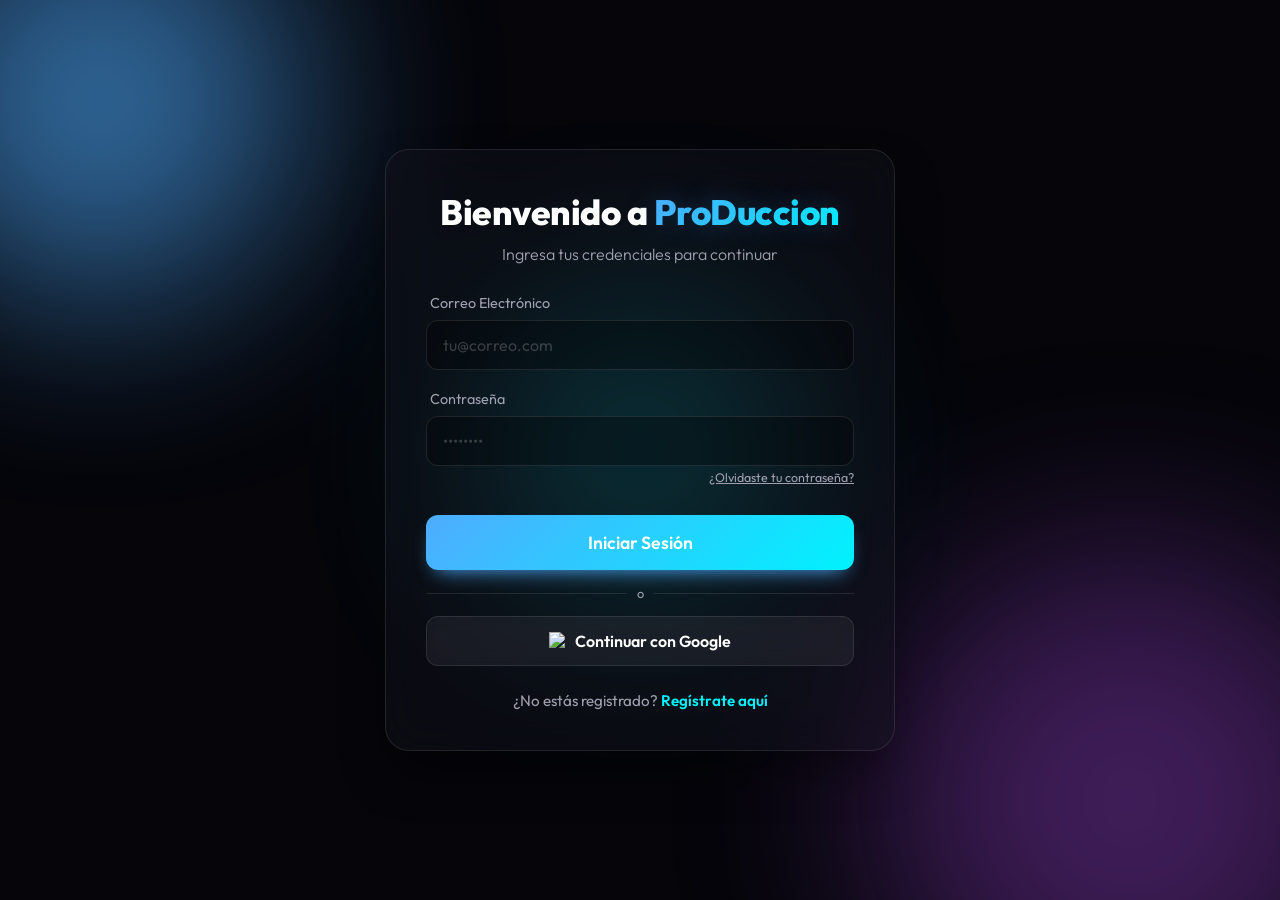
==== commit 66d1f55a: "feat: Renombrado general a ProDuccion v2.2.2, modales responsivos, medallas, mural, proximo servicio" ====
--- a/index.html
+++ b/index.html
@@ -3,9 +3,9 @@
 <head>
     <meta charset="UTF-8">
     <meta name="viewport" content="width=device-width, initial-scale=1.0">
-    <title>Producción - Portal de Acceso</title>
+    <title>ProDuccion - Portal de Acceso</title>
     <!-- Mejora SEO -->
-    <meta name="description" content="Portal de acceso y registro para el equipo de producción. Únete a nuestro equipo en diferentes áreas.">
+    <meta name="description" content="Portal de acceso y registro para el equipo de ProDuccion. Únete a nuestro equipo en diferentes áreas.">
     <!-- Preconnect para acelerar recursos externos -->
     <link rel="preconnect" href="https://fonts.googleapis.com">
     <link rel="preconnect" href="https://fonts.gstatic.com" crossorigin>
@@ -22,7 +22,7 @@
     <meta name="mobile-web-app-capable" content="yes">
     <meta name="apple-mobile-web-app-capable" content="yes">
     <meta name="apple-mobile-web-app-status-bar-style" content="black-translucent">
-    <meta name="apple-mobile-web-app-title" content="ProDUC">
+    <meta name="apple-mobile-web-app-title" content="ProDuccion">
     <link rel="apple-touch-icon" href="icons/icon-192.png">
 </head>
 <body>
@@ -38,7 +38,7 @@
         <!-- Tarjeta de Login -->
         <div class="glass-panel" id="login-panel">
             <div class="panel-header">
-                <h1>Bienvenido a <span class="highlight">Producción</span></h1>
+                <h1>Bienvenido a <span class="highlight">ProDuccion</span></h1>
                 <p>Ingresa tus credenciales para continuar</p>
             </div>
             <form id="login-form">
@@ -131,26 +131,19 @@
                 </div>
                 <div class="input-group">
                     <label for="reg-area">Área a la que perteneces</label>
-                    <select id="reg-area" required onchange="document.getElementById('tecnica-subarea-group').style.display=this.value==='T\u00e9cnica'?'':'none'">
+                    <select id="reg-area" required>
                         <option value="" disabled selected>Selecciona un área...</option>
                         <option value="Visuales">Visuales</option>
                         <option value="Filmakers">Filmakers</option>
                         <option value="Fotografía">Fotografía</option>
                         <option value="Coordinación">Coordinación</option>
-                        <option value="Técnica">🎛️ Técnica (Switchers / Cámaras)</option>
+                        <option value="Switchers">🎛️ Switchers</option>
+                        <option value="Cámaras">📸 Cámaras</option>
                         <option value="Streaming">Streaming</option>
                         <option value="Luces">Luces</option>
                         <option value="Diseño">Diseño</option>
                         <option value="Edición">Edición</option>
                         <option value="Protocolos">Protocolos</option>
-                    </select>
-                </div>
-                <!-- Sub-área para Técnica -->
-                <div class="input-group" id="tecnica-subarea-group" style="display:none;">
-                    <label for="reg-subarea">Área Específica</label>
-                    <select id="reg-subarea">
-                        <option value="Switcher">🎛️ Switcher</option>
-                        <option value="Cámaras">📸 Cámaras</option>
                     </select>
                 </div>
                 <button type="submit" class="btn-primary">Completar Registro</button>
--- a/style.css
+++ b/style.css
@@ -140,11 +140,13 @@
 /* Forms */
 .form-row {
     display: flex;
+    flex-wrap: wrap;          /* Permite que las columnas se envuelvan a la siguiente línea si no hay espacio */
     gap: 15px;
 }
 
 .form-row .input-group {
     flex: 1;
+    min-width: 180px;         /* Tamaño mínimo para forzar el apilamiento responsive en pantallas angostas */
 }
 
 .input-group {
@@ -1095,9 +1097,9 @@
     .sidebar-nav { width: 100%; }
     .sidebar-nav ul {
         display: flex;
-        gap: 2px;
-        flex-wrap: nowrap;
-        overflow-x: auto;
+        gap: 4px;
+        flex-wrap: wrap;
+        justify-content: center;
         align-items: center;
     }
     .sidebar-nav li { margin-bottom: 0; }
@@ -1428,6 +1430,9 @@
     z-index: 1000;
     opacity: 1;
     transition: opacity 0.3s ease;
+    overflow-y: auto;          /* Habilita el scroll vertical cuando el modal es más alto que la pantalla */
+    padding: 20px 10px;        /* Espaciado para que no se pegue a los bordes de la pantalla */
+    box-sizing: border-box;
 }
 
 .modal.hidden {
@@ -1438,12 +1443,15 @@
 
 .modal-content {
     background: var(--panel-bg);
-    width: 90%;
+    width: 95%;
     max-width: 500px;
-    padding: 30px;
+    padding: 24px;
     position: relative;
     transform: translateY(0);
     transition: transform 0.3s cubic-bezier(0.4, 0, 0.2, 1);
+    margin: auto;              /* Clave para centrado en flexbox con soporte de desbordamiento (overflow) */
+    border-radius: 12px;
+    box-sizing: border-box;
 }
 
 .modal.hidden .modal-content {
--- a/style.css
+++ b/style.css
@@ -140,11 +140,13 @@
 /* Forms */
 .form-row {
     display: flex;
+    flex-wrap: wrap;          /* Permite que las columnas se envuelvan a la siguiente línea si no hay espacio */
     gap: 15px;
 }
 
 .form-row .input-group {
     flex: 1;
+    min-width: 180px;         /* Tamaño mínimo para forzar el apilamiento responsive en pantallas angostas */
 }
 
 .input-group {
@@ -1095,9 +1097,9 @@
     .sidebar-nav { width: 100%; }
     .sidebar-nav ul {
         display: flex;
-        gap: 2px;
-        flex-wrap: nowrap;
-        overflow-x: auto;
+        gap: 4px;
+        flex-wrap: wrap;
+        justify-content: center;
         align-items: center;
     }
     .sidebar-nav li { margin-bottom: 0; }
@@ -1428,6 +1430,9 @@
     z-index: 1000;
     opacity: 1;
     transition: opacity 0.3s ease;
+    overflow-y: auto;          /* Habilita el scroll vertical cuando el modal es más alto que la pantalla */
+    padding: 20px 10px;        /* Espaciado para que no se pegue a los bordes de la pantalla */
+    box-sizing: border-box;
 }
 
 .modal.hidden {
@@ -1438,12 +1443,15 @@
 
 .modal-content {
     background: var(--panel-bg);
-    width: 90%;
+    width: 95%;
     max-width: 500px;
-    padding: 30px;
+    padding: 24px;
     position: relative;
     transform: translateY(0);
     transition: transform 0.3s cubic-bezier(0.4, 0, 0.2, 1);
+    margin: auto;              /* Clave para centrado en flexbox con soporte de desbordamiento (overflow) */
+    border-radius: 12px;
+    box-sizing: border-box;
 }
 
 .modal.hidden .modal-content {
